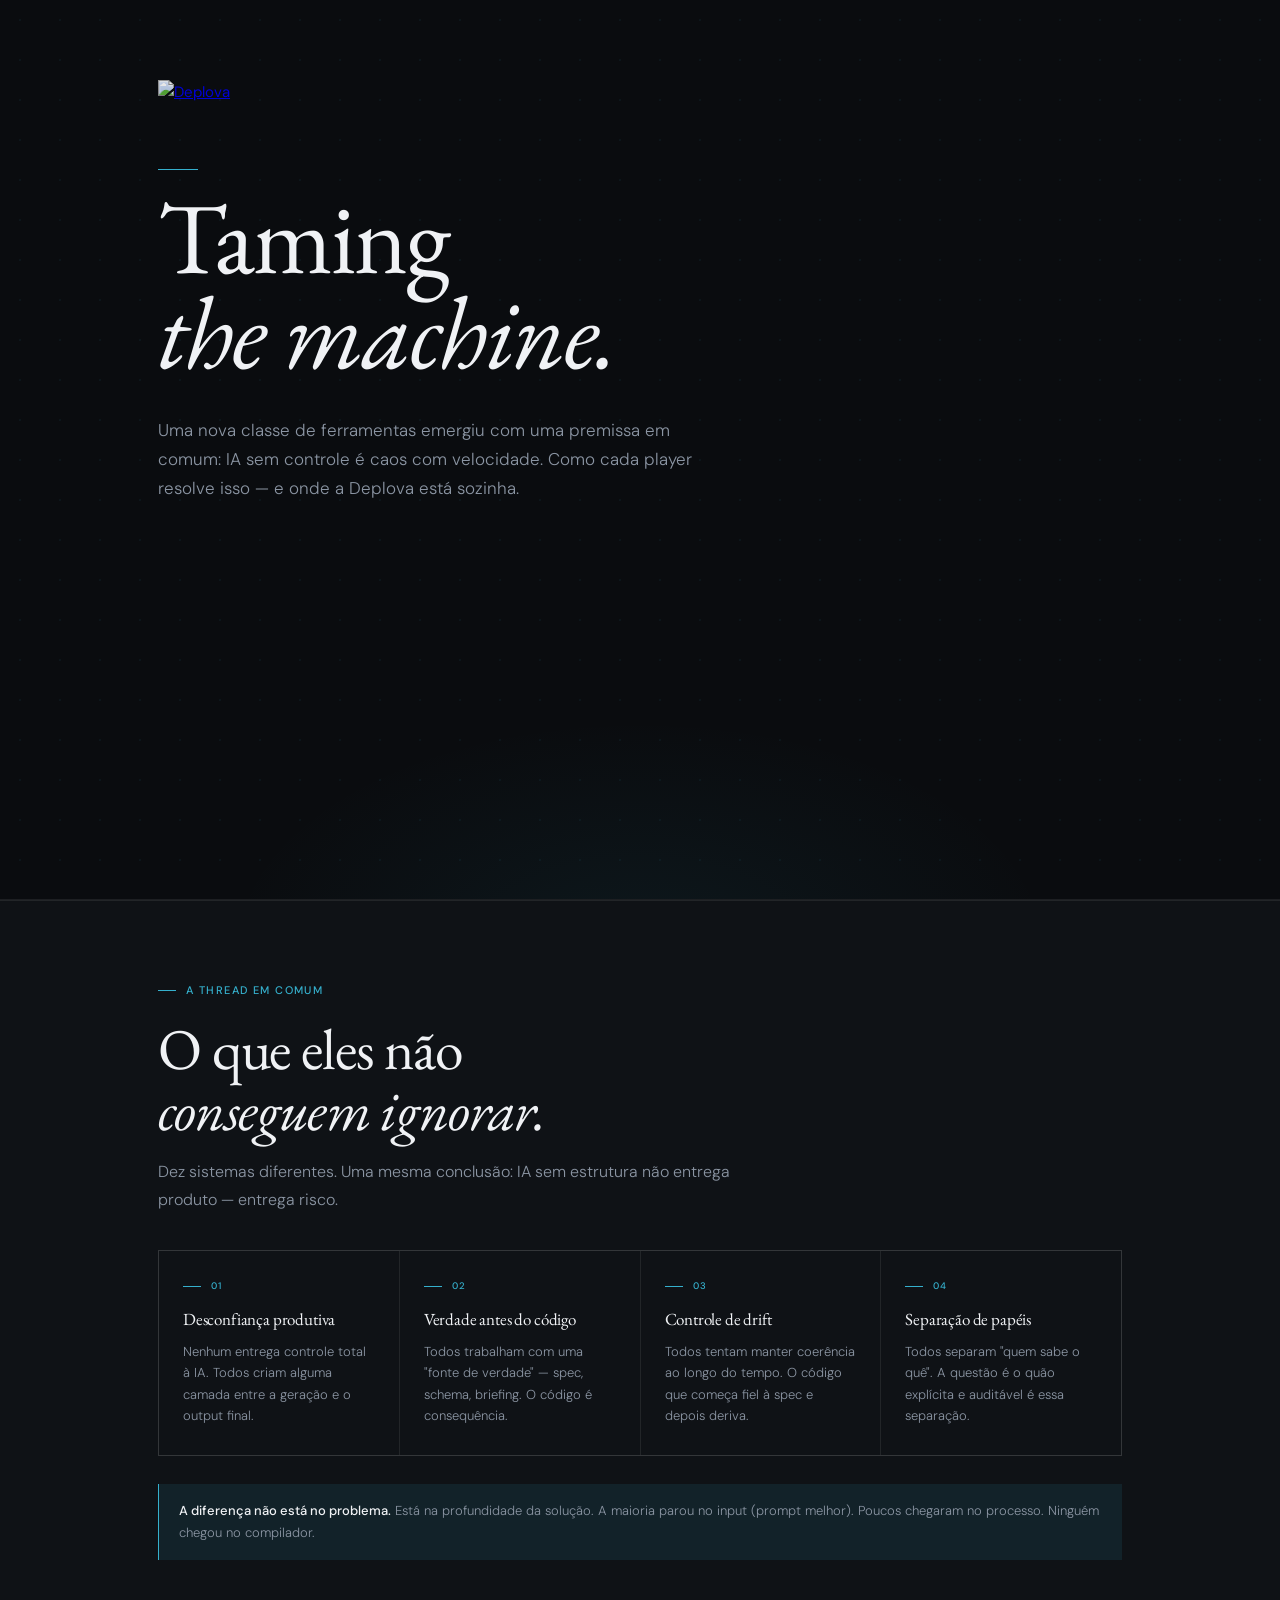
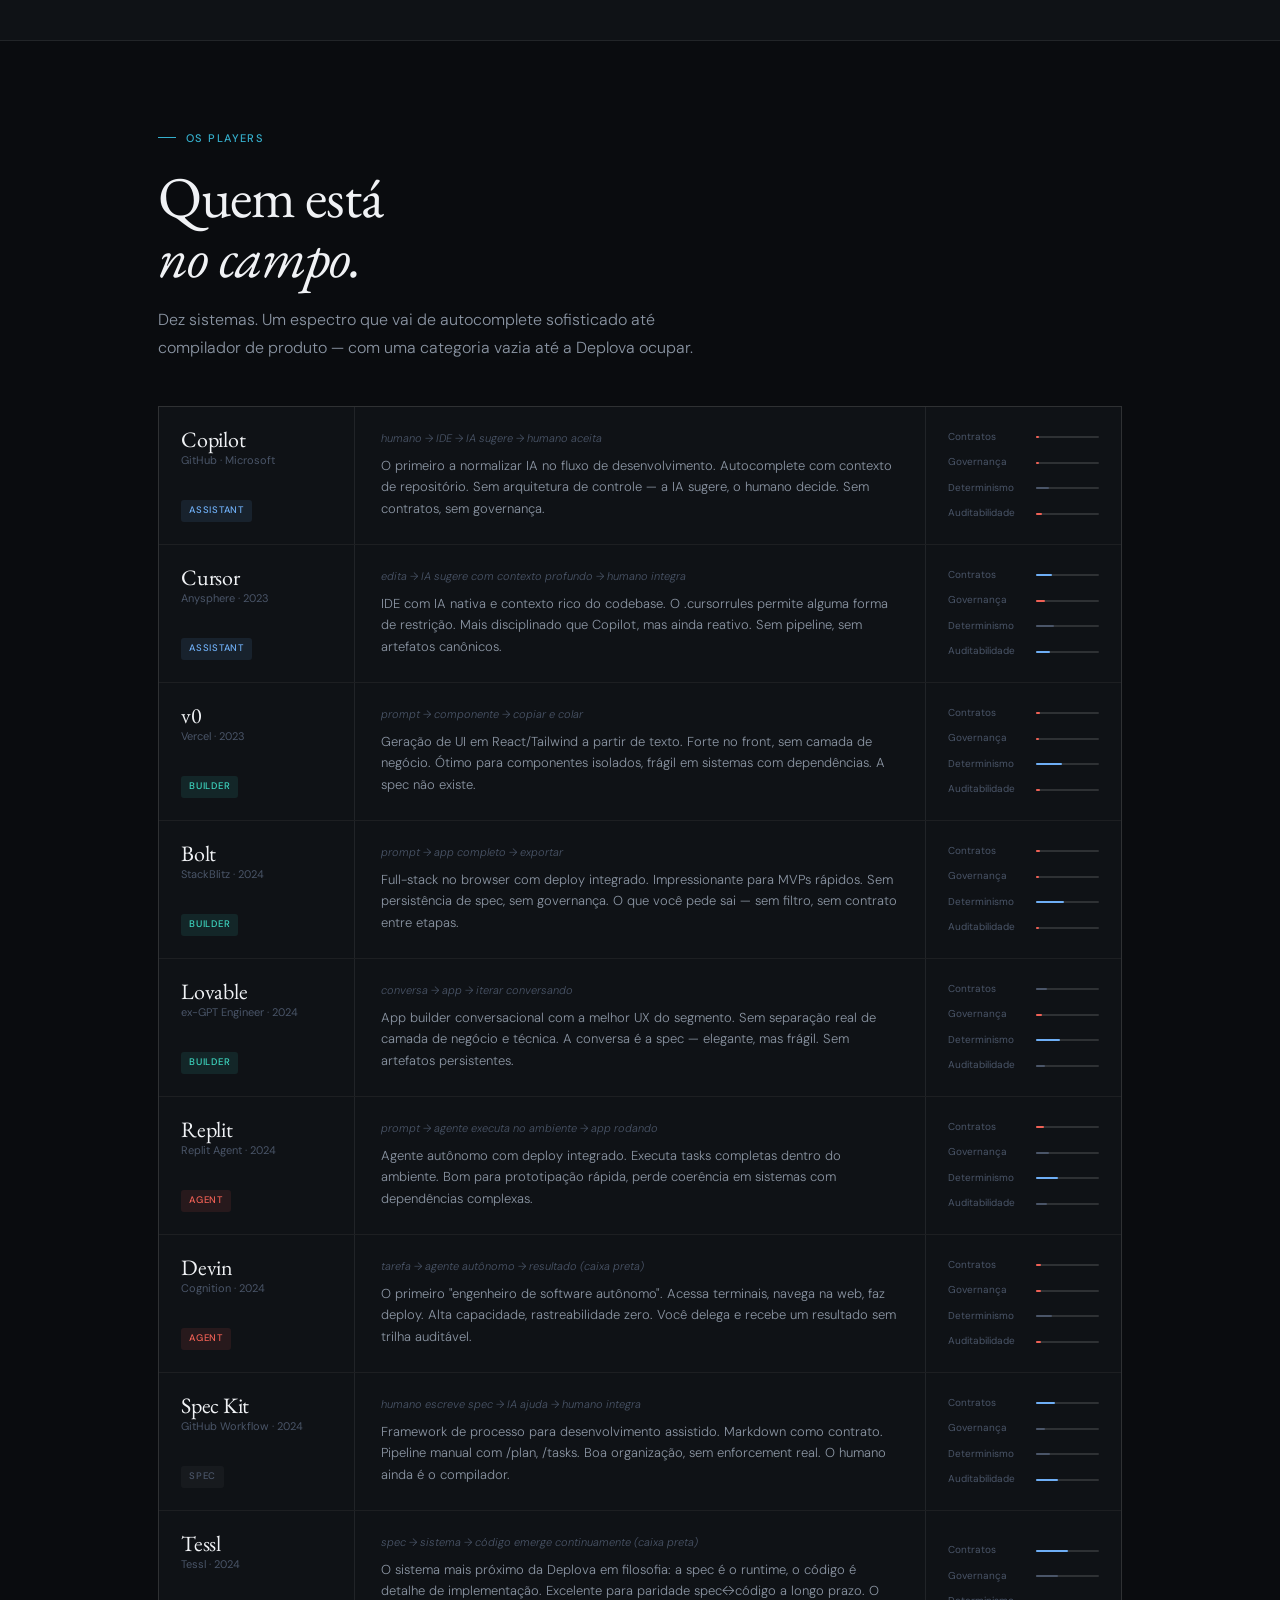
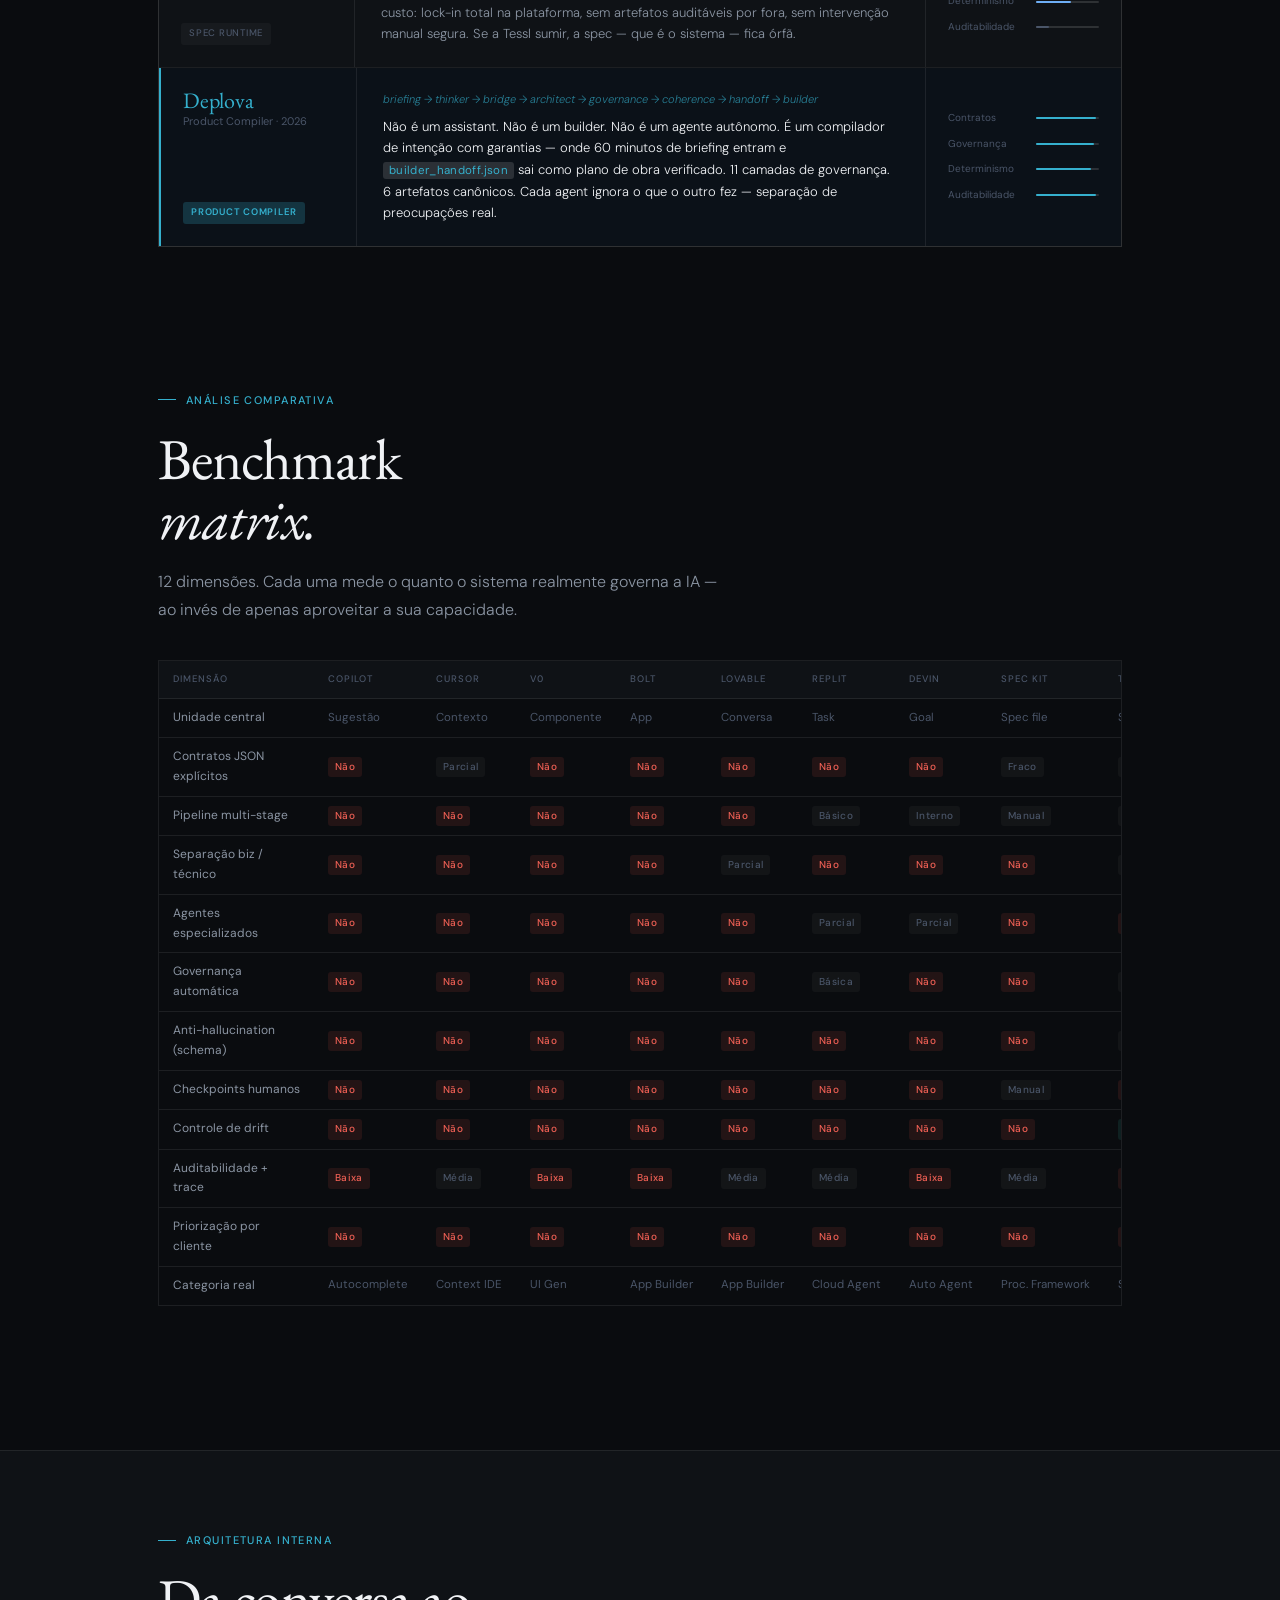
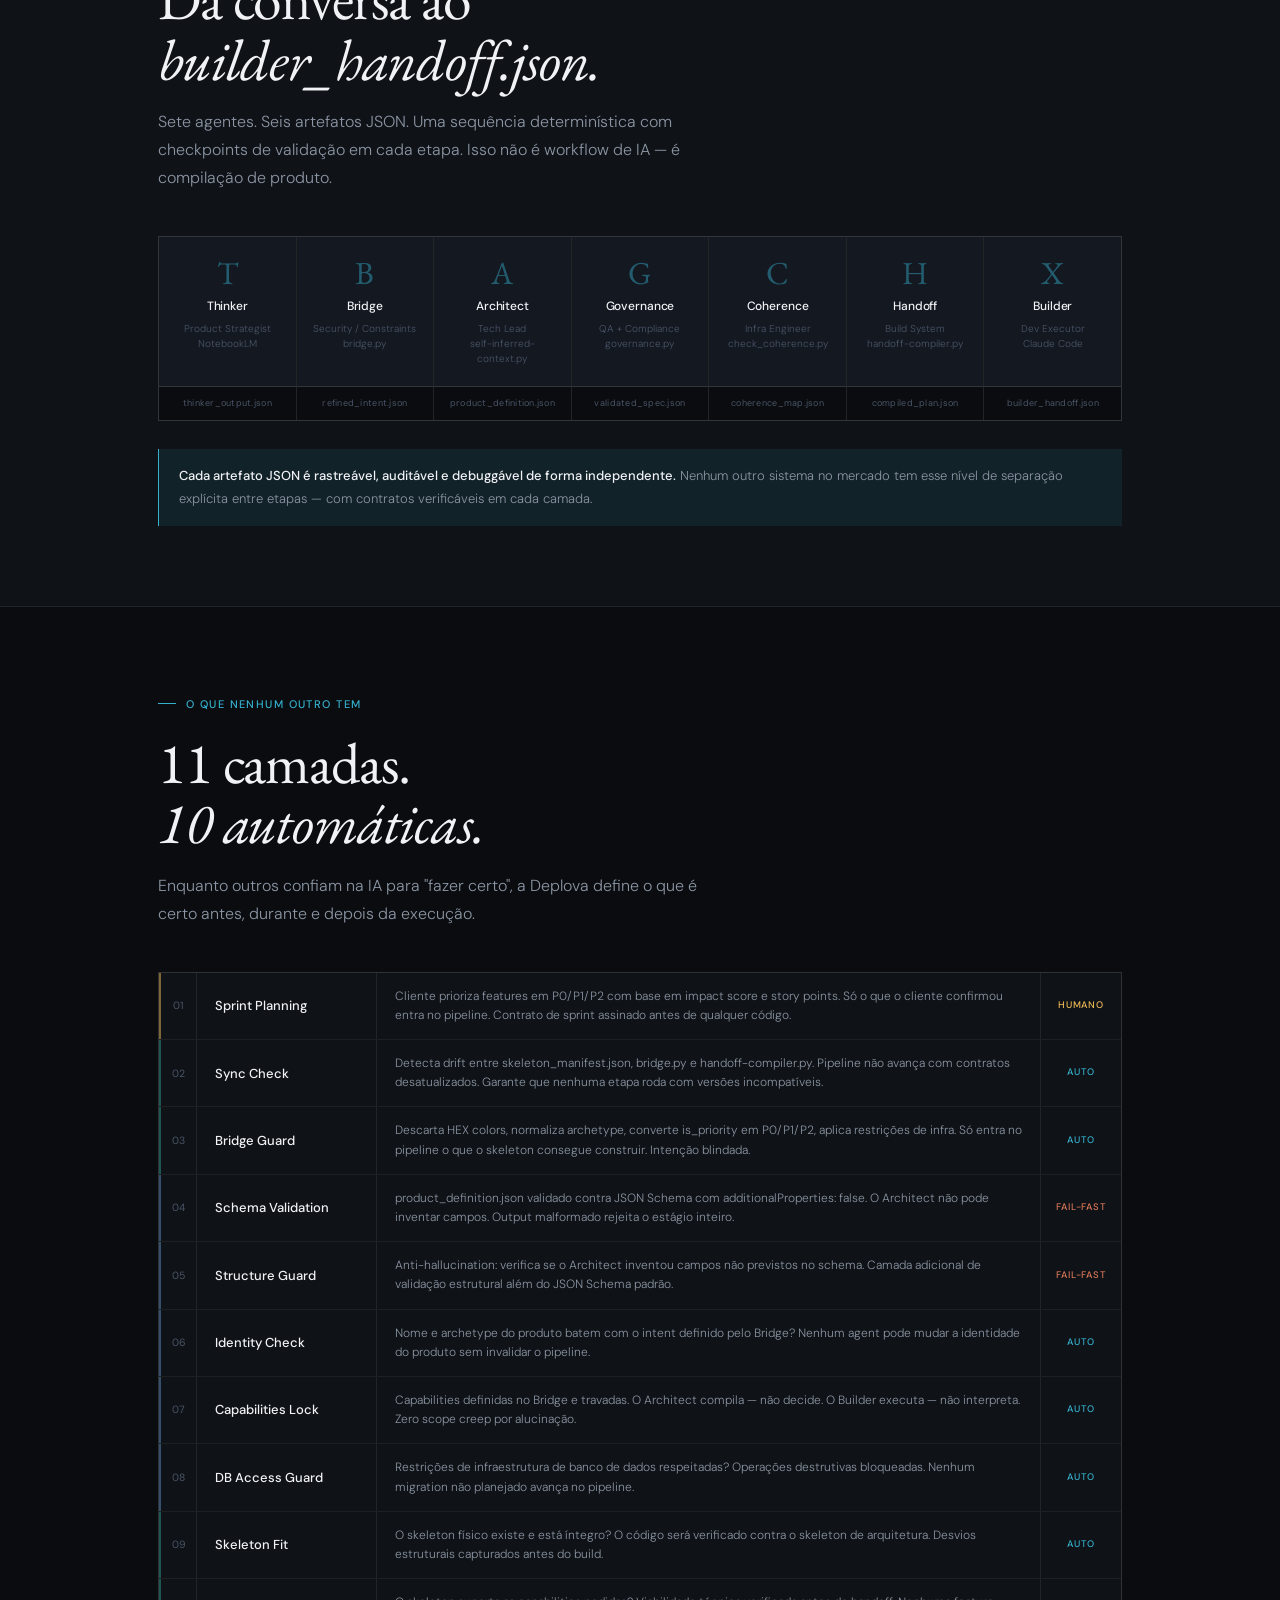
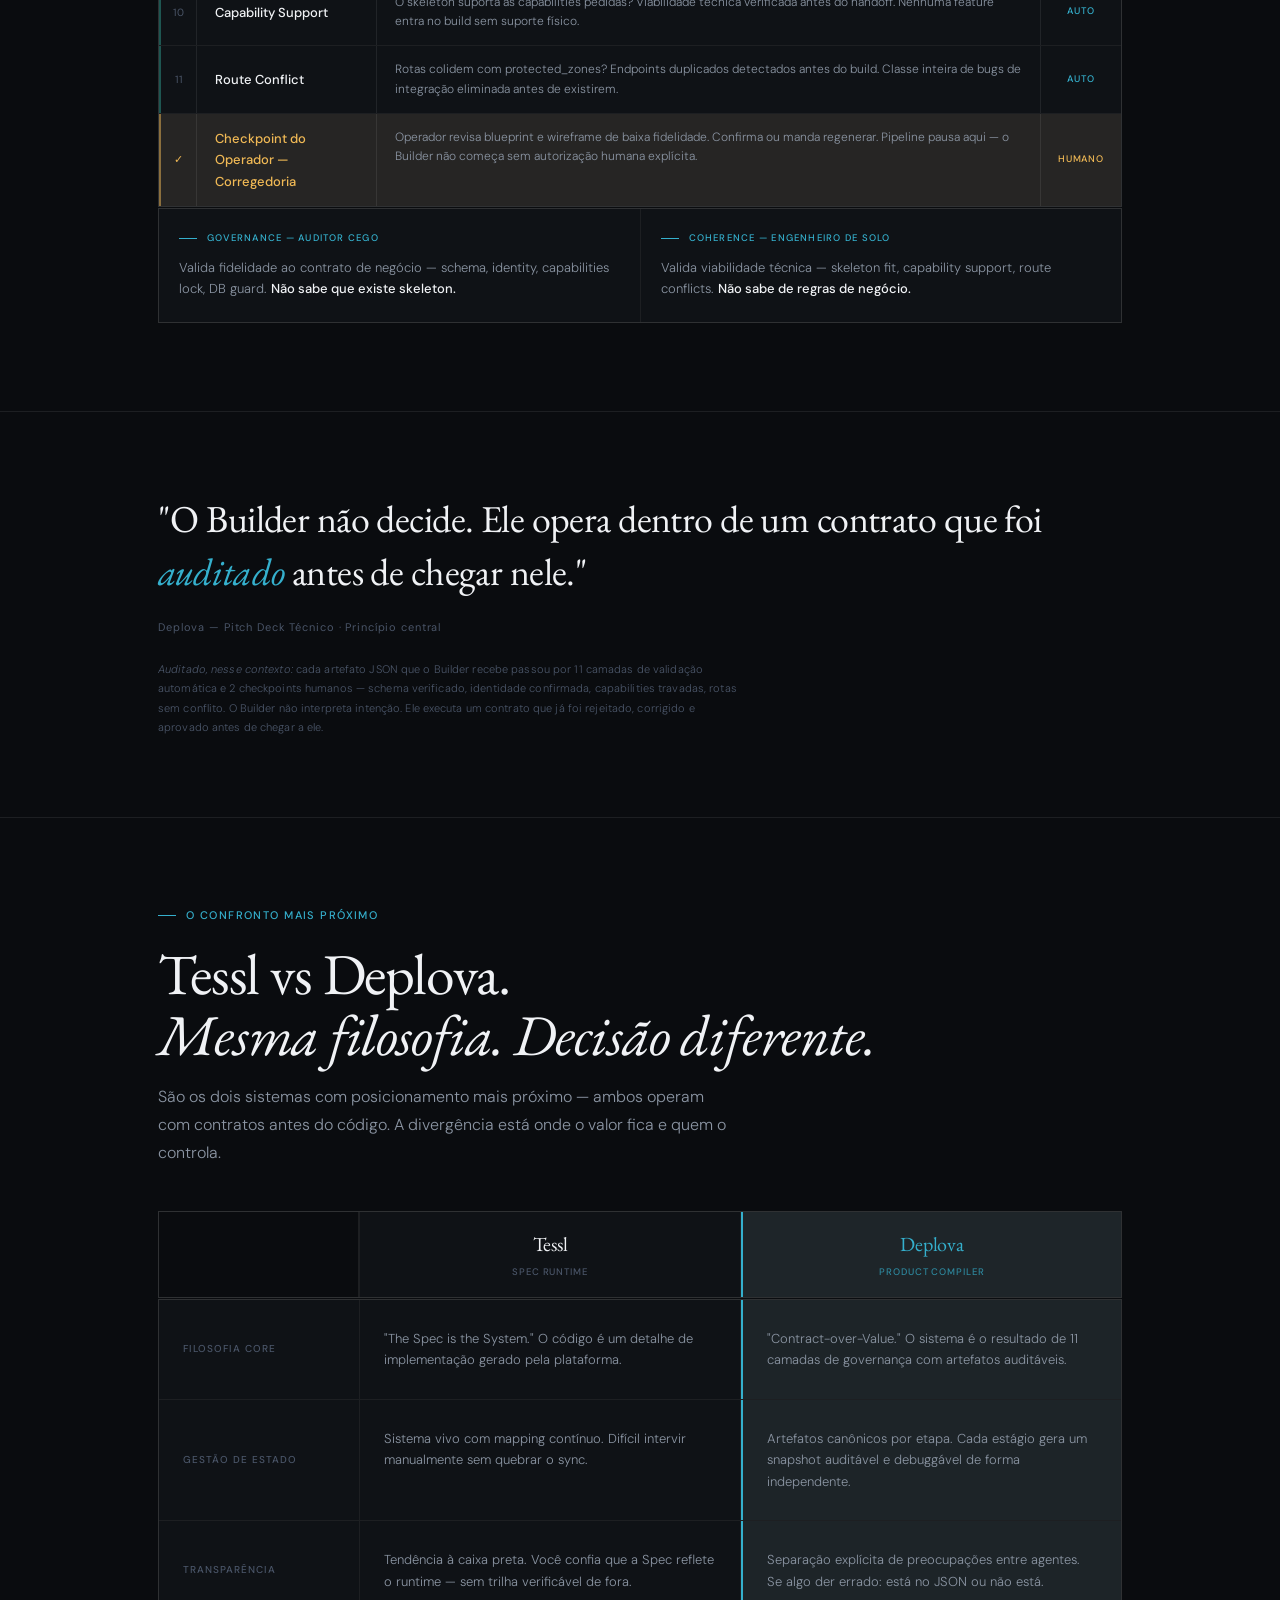
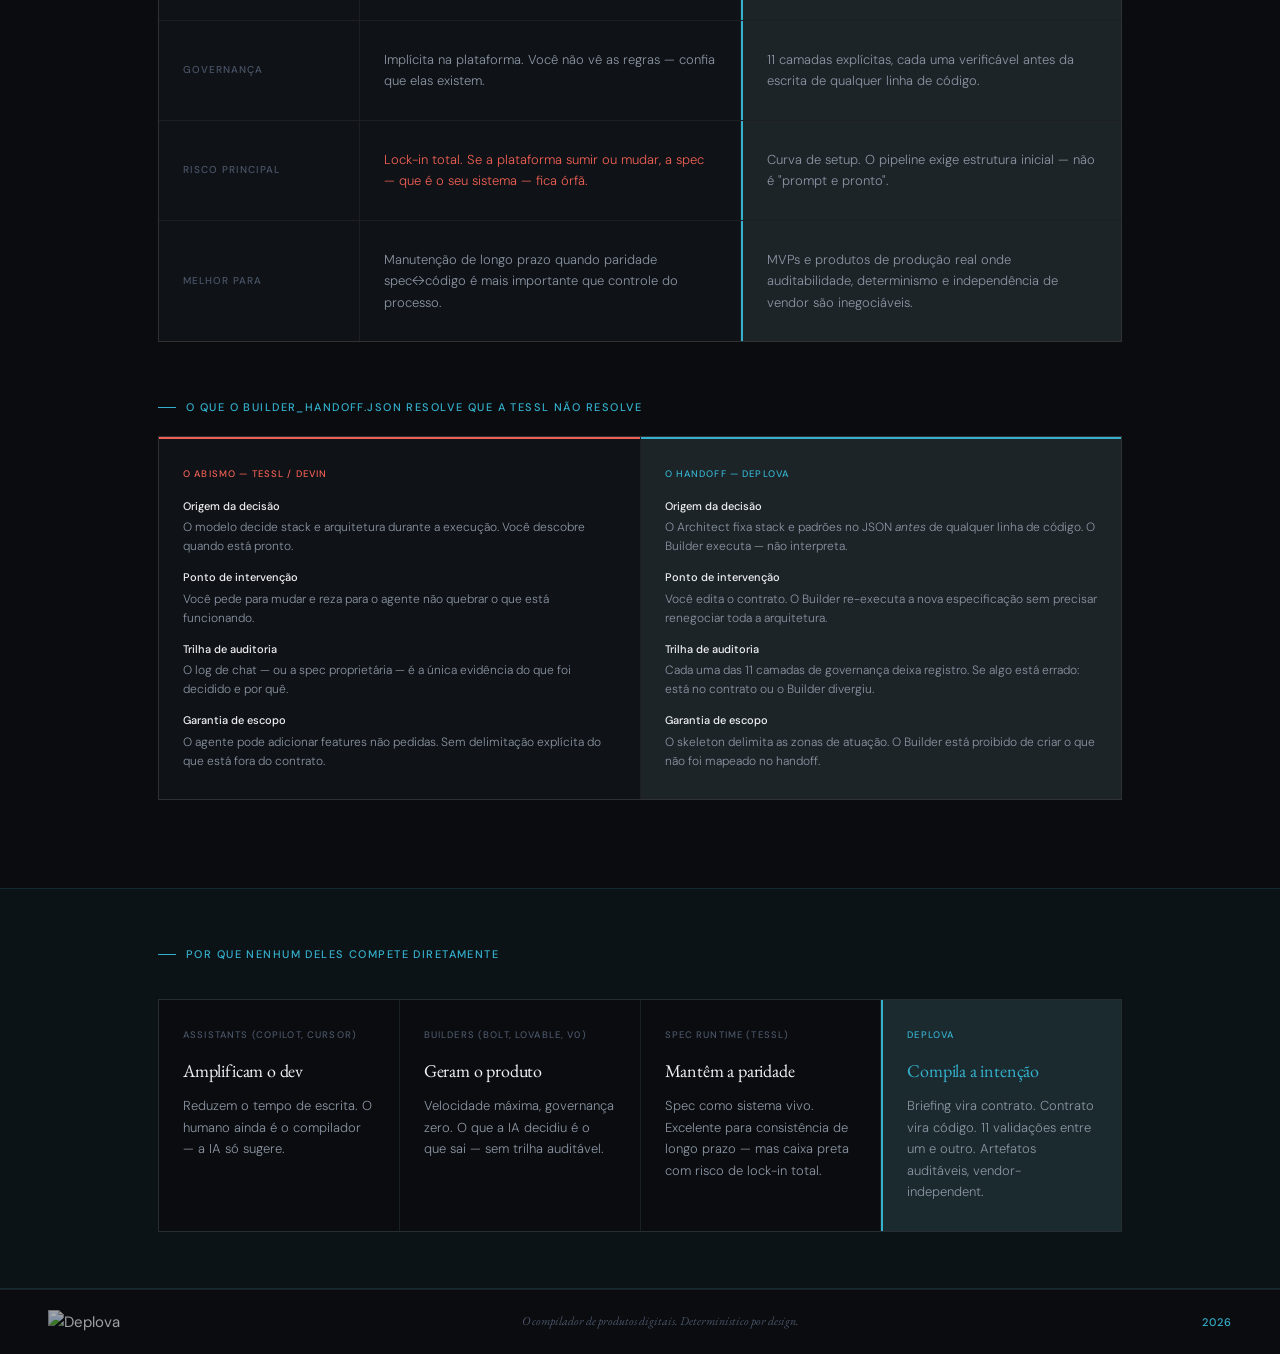
==== benchmark.html @ 4df848f7 "Deplova link updated" ====
<!DOCTYPE html>
<html lang="pt-BR">
<head>
<meta charset="UTF-8">
<meta name="viewport" content="width=device-width, initial-scale=1.0">
<title>Deplova — Benchmark Comparativo</title>
<link rel="preconnect" href="https://fonts.googleapis.com">
<link href="https://fonts.googleapis.com/css2?family=EB+Garamond:ital,wght@0,400;0,500;0,600;0,700;1,400;1,700&family=DM+Sans:opsz,wght@9..40,300;9..40,400;9..40,500&display=swap" rel="stylesheet">
<style>

/* ─── TOKENS ─────────────────────────────────────────── */
:root {
  --bg:       #0a0c0f;
  --bg-card:  #0f1216;
  --bg-lift:  #141820;
  --rule:     rgba(255,255,255,.08);
  --rule2:    rgba(255,255,255,.13);
  --ink:      #f0f2f5;       /* warm off-white, like Garamond on dark */
  --ink-2:    #8b95a3;       /* body muted */
  --ink-3:    #4a5568;       /* dimmer */
  --accent:   #35B0CD;       /* Deplova accent */
  --accent-dim: rgba(53,176,205,.10);
  --accent-mid: rgba(53,176,205,.22);
  --red-dim:  rgba(255,90,80,.1);
  --red-ink:  #f06055;
  --blue-ink: #6eaef5;
  --blue-dim: rgba(110,174,245,.1);
  --teal-ink: #3dd6c0;
  --teal-dim: rgba(61,214,192,.1);
  --amber-ink:#f0b955;
  --amber-dim:rgba(240,185,85,.1);
}

/* ─── RESET + BASE ────────────────────────────────────── */
*, *::before, *::after { margin:0; padding:0; box-sizing:border-box; }

body {
  background: var(--bg);
  color: var(--ink);
  font-family: 'DM Sans', sans-serif;
  font-size: 15px;
  line-height: 1.65;
  -webkit-font-smoothing: antialiased;
}

/* ─── LAYOUT ──────────────────────────────────────────── */
.w { max-width: 1060px; margin: 0 auto; padding: 0 48px; }
section { padding: 88px 0; }
section + section { border-top: 1px solid var(--rule); }

/* ─── TYPE SCALE ─────────────────────────────────────── */

/* Garamond display — hero + section titles */
.g-hero {
  font-family: 'EB Garamond', serif;
  font-size: clamp(52px, 8vw, 108px);
  font-weight: 400;
  line-height: .93;
  letter-spacing: -.02em;
}
.g-hero em { font-style: italic; }

.g-title {
  font-family: 'EB Garamond', serif;
  font-size: clamp(34px, 4.5vw, 58px);
  font-weight: 400;
  line-height: 1.05;
  letter-spacing: -.02em;
  margin-bottom: 18px;
}
.g-title em { font-style: italic; }

.g-quote {
  font-family: 'EB Garamond', serif;
  font-size: clamp(22px, 3vw, 38px);
  font-weight: 400;
  line-height: 1.4;
  letter-spacing: -.015em;
}
.g-quote em { font-style: italic; color: var(--accent); }

/* DM Sans functional */
.eyebrow {
  font-family: 'DM Sans', sans-serif;
  font-size: 11px;
  font-weight: 500;
  letter-spacing: .13em;
  text-transform: uppercase;
  color: var(--accent);
  margin-bottom: 20px;
  display: flex;
  align-items: center;
  gap: 10px;
}
.eyebrow::before {
  content:'';
  display:block;
  width: 18px; height: 1px;
  background: var(--accent);
  flex-shrink: 0;
}

.lead {
  font-family: 'DM Sans', sans-serif;
  font-size: 16px;
  font-weight: 300;
  line-height: 1.75;
  color: var(--ink-2);
  max-width: 580px;
}

code, .mono {
  font-family: 'DM Sans', sans-serif;
  font-size: 11.5px;
  font-weight: 400;
  letter-spacing: .03em;
  background: var(--rule2);
  padding: 1px 6px;
  border-radius: 3px;
  color: var(--accent);
}

/* ─── HERO ─────────────────────────────────────────────── */
.hero {
  min-height: 100vh;
  display: grid;
  grid-template-rows: 1fr auto;
  border-bottom: 1px solid var(--rule);
  position: relative;
  overflow: hidden;
}

.hero-dots {
  position: absolute; inset: 0; pointer-events: none;
  background-image: radial-gradient(circle, rgba(53,176,205,.06) 1px, transparent 1px);
  background-size: 40px 40px;
}

.hero-glow {
  position: absolute;
  bottom: -300px; left: 50%;
  transform: translateX(-50%);
  width: 900px; height: 500px;
  background: radial-gradient(ellipse, rgba(53,176,205,.07) 0%, transparent 65%);
  pointer-events: none;
}

.hero-inner {
  position: relative; z-index: 1;
  padding: 80px 48px 0;
  max-width: 1060px;
  margin: 0 auto; width: 100%;
}

.hero-logo {
  margin-bottom: 64px;
  display: block;
}
.hero-logo img { height: 28px; opacity: .9; }

.hero-headline { margin-bottom: 36px; }

.hero-rule {
  width: 40px; height: 1px;
  background: var(--accent);
  margin-bottom: 20px;
}

.hero-sub {
  font-family: 'DM Sans', sans-serif;
  font-size: 17px;
  font-weight: 300;
  line-height: 1.7;
  color: var(--ink-2);
  max-width: 560px;
  margin-bottom: 72px;
}

.hero-meta {
  display: grid;
  grid-template-columns: repeat(4, 1fr);
  border-top: 1px solid var(--rule);
  position: relative; z-index: 1;
  max-width: 1060px;
  margin: 0 auto;
  padding: 0 48px;
}
.hero-meta-item {
  padding: 20px 0 20px;
  border-right: 1px solid var(--rule);
}
.hero-meta-item:first-child { padding-left: 0; }
.hero-meta-item:last-child  { border-right: none; }
.hero-meta-lbl {
  font-size: 10px; font-weight: 500;
  letter-spacing: .12em; text-transform: uppercase;
  color: var(--ink-3); margin-bottom: 5px;
}
.hero-meta-val {
  font-size: 13px; font-weight: 500;
  color: var(--ink);
}
.hero-meta-val.accent { color: var(--accent); }

/* ─── CALLOUT ────────────────────────────────────────── */
.callout {
  border-left: 1px solid var(--accent);
  background: var(--accent-dim);
  padding: 16px 20px;
  font-size: 13px;
  font-weight: 300;
  color: var(--ink-2);
  line-height: 1.7;
  margin: 28px 0;
}
.callout strong { color: var(--ink); font-weight: 500; }

/* ─── GRID BANDS ─────────────────────────────────────── */
.grid-band {
  display: grid;
  gap: 1px;
  background: var(--rule);
  border: 1px solid var(--rule);
}

.grid-cell {
  background: var(--bg-card);
  padding: 28px 24px;
}
.grid-cell:hover { background: var(--bg-lift); }

/* ─── PREMISE ─────────────────────────────────────────── */
.premise-bg {
  background: var(--bg-card);
  border-top: 1px solid var(--rule);
  border-bottom: 1px solid var(--rule);
  padding: 80px 0;
}

/* ─── PLAYER LIST ─────────────────────────────────────── */
.players {
  display: flex; flex-direction: column;
  gap: 1px; background: var(--rule);
  border: 1px solid var(--rule);
  margin-bottom: 56px;
}

.player {
  background: var(--bg-card);
  display: grid;
  grid-template-columns: 196px 1fr 196px;
  transition: background .12s;
}
.player:hover { background: var(--bg-lift); }

.player.deplova {
  background: #0b1118;
  border-left: 2px solid var(--accent);
}

.p-id {
  padding: 22px;
  border-right: 1px solid var(--rule);
  display: flex; flex-direction: column;
  justify-content: space-between;
  gap: 12px;
}

.p-name {
  font-family: 'EB Garamond', serif;
  font-size: 22px; font-weight: 400;
  letter-spacing: -.01em;
  color: var(--ink);
  line-height: 1;
}
.deplova .p-name { color: var(--accent); }

.p-org {
  font-size: 11px; color: var(--ink-3);
  font-weight: 400;
}

.badge {
  display: inline-block;
  font-size: 9.5px; font-weight: 500;
  letter-spacing: .08em; text-transform: uppercase;
  padding: 3px 8px; border-radius: 3px;
  align-self: flex-start;
}
.b-assist  { background: var(--blue-dim);  color: var(--blue-ink); }
.b-builder { background: var(--teal-dim);  color: var(--teal-ink); }
.b-agent   { background: var(--red-dim);   color: var(--red-ink);  }
.b-spec    { background: rgba(100,100,100,.1); color: var(--ink-3); }
.b-compiler{ background: var(--accent-mid);  color: var(--accent); font-weight: 600; }

.p-body {
  padding: 22px 26px;
  display: flex; flex-direction: column; gap: 8px;
}

.p-model {
  font-size: 11px; color: var(--ink-3);
  font-style: italic; font-weight: 300;
}

.p-desc {
  font-size: 13px; font-weight: 300;
  color: var(--ink-2); line-height: 1.65;
  max-width: 520px;
}
.deplova .p-desc { color: var(--ink); max-width: none; }

.p-scores {
  padding: 22px;
  border-left: 1px solid var(--rule);
  display: flex; flex-direction: column;
  gap: 9px; justify-content: center;
}

.sr { display: flex; align-items: center; gap: 8px; }
.sr-lbl { font-size: 10px; color: var(--ink-3); min-width: 80px; }
.sr-track { flex: 1; height: 2px; background: var(--rule2); border-radius: 1px; }
.sr-fill  { height: 100%; border-radius: 1px; }

/* ─── BENCHMARK TABLE ────────────────────────────────── */
.t-wrap {
  overflow-x: auto;
  border: 1px solid var(--rule);
  margin-bottom: 56px;
}

table.bm {
  width: 100%; border-collapse: collapse;
  font-size: 11.5px; min-width: 1020px;
}

table.bm th {
  padding: 11px 14px;
  text-align: left;
  font-size: 9.5px; font-weight: 500;
  letter-spacing: .1em; text-transform: uppercase;
  color: var(--ink-3);
  border-bottom: 1px solid var(--rule);
  background: var(--bg-card);
  white-space: nowrap;
}
table.bm th.dep { background: #0b1118; color: var(--accent); border-bottom: 1px solid rgba(53,176,205,.22); }

table.bm td {
  padding: 9px 14px;
  border-bottom: 1px solid var(--rule);
  color: var(--ink-3);
  vertical-align: middle;
  white-space: nowrap;
}
table.bm tr:last-child td { border-bottom: none; }

table.bm td:first-child {
  font-size: 12px; font-weight: 400;
  color: var(--ink-2); white-space: normal;
}
table.bm td.dep {
  background: rgba(11,17,24,.7);
  border-left: 1px solid rgba(53,176,205,.18);
  border-right: 1px solid rgba(53,176,205,.18);
}
table.bm tr:last-child td.dep { border-bottom: 1px solid rgba(53,176,205,.18); }

.chip {
  display: inline-flex; align-items: center;
  padding: 2px 7px; border-radius: 3px;
  font-size: 10px; font-weight: 500;
  letter-spacing: .03em; white-space: nowrap;
}
.c-yes  { background: var(--teal-dim); color: var(--teal-ink); }
.c-no   { background: var(--red-dim);  color: var(--red-ink);  }
.c-part { background: rgba(100,100,100,.1); color: var(--ink-3); }
.c-dep  { background: var(--accent-mid); color: var(--accent); font-weight: 600; }

/* ─── PIPELINE ────────────────────────────────────────── */
.pipe-bg {
  background: var(--bg-card);
  border-top: 1px solid var(--rule);
  border-bottom: 1px solid var(--rule);
  padding: 80px 0;
}

.pipe-stages {
  display: grid; grid-template-columns: repeat(7, 1fr);
  gap: 1px; background: var(--rule);
  border: 1px solid var(--rule);
  margin-top: 44px;
}

.ps {
  background: var(--bg-lift);
  padding: 20px 14px; text-align: center;
}

.ps-letter {
  font-family: 'EB Garamond', serif;
  font-size: 32px; font-weight: 400;
  color: var(--accent); opacity: .45;
  line-height: 1; margin-bottom: 8px;
}

.ps-name {
  font-size: 12px; font-weight: 500;
  color: var(--ink); margin-bottom: 4px;
  letter-spacing: -.01em;
}

.ps-role {
  font-size: 10px; font-weight: 300;
  color: var(--ink-3); line-height: 1.5;
}

.pipe-arts {
  display: grid; grid-template-columns: repeat(7, 1fr);
  gap: 1px; background: var(--rule);
  border: 1px solid var(--rule); border-top: none;
}

.pa {
  background: var(--bg);
  padding: 10px 14px; text-align: center;
  font-size: 9px; font-weight: 400;
  color: var(--ink-3); letter-spacing: .03em;
  line-height: 1.5;
}

/* ─── GOVERNANCE ─────────────────────────────────────── */
.gov-list {
  display: flex; flex-direction: column;
  gap: 1px; background: var(--rule);
  border: 1px solid var(--rule);
  margin-top: 44px;
}

.gov-row {
  background: var(--bg-card);
  display: grid;
  grid-template-columns: 36px 180px 1fr 80px;
  align-items: stretch;
  transition: background .12s;
}
.gov-row:hover { background: var(--bg-lift); }

.gov-row.biz  { border-left: 2px solid rgba(110,174,245,.4); }
.gov-row.tech { border-left: 2px solid rgba(61,214,192,.35); }
.gov-row.hum  { border-left: 2px solid rgba(240,185,85,.5); }

.gn {
  border-right: 1px solid var(--rule);
  display: flex; align-items: center; justify-content: center;
  font-size: 10.5px; color: var(--ink-3); font-weight: 400;
}

.gname {
  padding: 14px 18px;
  border-right: 1px solid var(--rule);
  font-size: 13px; font-weight: 500;
  color: var(--ink);
  display: flex; align-items: center;
}

.gdesc {
  padding: 14px 18px;
  font-size: 12px; font-weight: 300;
  color: var(--ink-2); line-height: 1.6;
  border-right: 1px solid var(--rule);
}

.gmode {
  padding: 14px;
  display: flex; align-items: center; justify-content: center;
  font-size: 9.5px; font-weight: 500;
  letter-spacing: .1em; text-transform: uppercase;
  text-align: center;
}
.gmode.auto  { color: var(--accent); }
.gmode.human { color: var(--amber-ink); }
.gmode.failfast { color: #D97757; }

/* ─── QUOTE BAND ─────────────────────────────────────── */
.quote-bg {
  background: #0a0c0f;
  border-top: 1px solid var(--rule);
  border-bottom: 1px solid var(--rule);
  padding: 80px 0;
}
.q-attr {
  font-size: 11px; color: var(--ink-3);
  font-weight: 400; letter-spacing: .08em;
  margin-top: 20px;
}

/* ─── VERDICT ────────────────────────────────────────── */
.verdict {
  display: grid; grid-template-columns: 1fr 1fr 1fr;
  gap: 1px; background: var(--rule);
  border: 1px solid var(--rule);
  margin-top: 44px;
}

.vc {
  background: var(--bg-card);
  padding: 28px 24px;
}
.vc.win {
  background: #0b1118;
  border-left: 2px solid var(--accent); border-bottom: 2px solid var(--accent);
}

.vc-cat {
  font-size: 9.5px; font-weight: 500;
  letter-spacing: .12em; text-transform: uppercase;
  color: var(--ink-3); margin-bottom: 12px;
}
.vc.win .vc-cat { color: var(--accent); }

.vc-who {
  font-family: 'EB Garamond', serif;
  font-size: 20px; font-weight: 400;
  color: var(--ink); margin-bottom: 10px;
  letter-spacing: -.01em;
}
.vc.win .vc-who { color: var(--accent); }

.vc-body {
  font-size: 13px; font-weight: 300;
  color: var(--ink-2); line-height: 1.65;
}





/* ─── FOOTER ──────────────────────────────────────────── */
footer {
  border-top: 1px solid var(--rule);
  padding: 20px 48px;
  display: flex; justify-content: space-between;
  align-items: center;
}
.f-logo img { height: 22px; opacity: .65; }
.f-tag {
  font-size: 12px; font-weight: 300;
  color: var(--ink-3); font-style: italic;
  font-family: 'EB Garamond', serif;
}
.f-year {
  font-size: 11px; font-weight: 500;
  color: var(--accent); letter-spacing: .1em;
}

/* ─── RESPONSIVE ─────────────────────────────────────── */
@media (max-width: 860px) {
  .w { padding: 0 20px; }
  .hero-inner { padding: 60px 20px 0; }
  .hero-meta  { padding: 0 20px; grid-template-columns: 1fr 1fr; }
  .hero-meta-item:nth-child(2) { border-right: none; }
  .premise-bg, .pipe-bg, .quote-bg { padding: 56px 0; }
  .player { grid-template-columns: 1fr; }
  .p-id, .p-body { border-right: none; }
  .p-scores { border-left: none; border-top: 1px solid var(--rule); }
  .pipe-stages, .pipe-arts { grid-template-columns: 1fr 1fr; }
  .gov-row { grid-template-columns: 32px 1fr 80px; }
  .gdesc { display: none; }
  .verdict { grid-template-columns: 1fr; }
  .rm { grid-template-columns: 1fr 1fr; }
  .final-note { grid-template-columns: 1fr; }
  footer { flex-direction: column; gap: 10px; padding: 20px; text-align: center; }
}
</style>
</head>
<body>

<!-- ══════════ HERO ══════════ -->
<div class="hero">
  <div class="hero-dots"></div>
  <div class="hero-glow"></div>

  <div class="hero-inner">
    <a class="hero-logo" href="#">
      <img src="https://raw.githubusercontent.com/mikaelcarrara/mikaelcarrara.github.com/717facd0f39bc100bbc2285bd33025956b8ef53d/site/img/deplova-logo.svg" alt="Deplova">
    </a>

    <div class="hero-rule"></div>
    <div class="hero-headline">
      <div class="g-hero">
        Taming<br>
        <em>the machine.</em>
      </div>
    </div>

    <p class="hero-sub">
      Uma nova classe de ferramentas emergiu com uma premissa em comum:
      IA sem controle é caos com velocidade. Como cada player resolve isso —
      e onde a Deplova está sozinha.
    </p>
  </div>

</div>


<!-- ══════════ THREAD ══════════ -->
<div class="premise-bg">
  <div class="w">
    <div class="eyebrow">A thread em comum</div>
    <h2 class="g-title">O que eles não<br><em>conseguem ignorar.</em></h2>
    <p class="lead" style="margin-bottom: 36px;">Dez sistemas diferentes. Uma mesma conclusão: IA sem estrutura não entrega produto — entrega risco.</p>

    <div class="grid-band" style="grid-template-columns: repeat(4, 1fr);">
      <div class="grid-cell">
        <div class="eyebrow" style="margin-bottom: 10px; font-size: 9.5px;">01</div>
        <div style="font-family:'EB Garamond',serif; font-size:17px; font-weight:400; margin-bottom:8px; letter-spacing:-.01em;">Desconfiança produtiva</div>
        <p style="font-size:13px; font-weight:300; color:var(--ink-2); line-height:1.65;">Nenhum entrega controle total à IA. Todos criam alguma camada entre a geração e o output final.</p>
      </div>
      <div class="grid-cell">
        <div class="eyebrow" style="margin-bottom: 10px; font-size: 9.5px;">02</div>
        <div style="font-family:'EB Garamond',serif; font-size:17px; font-weight:400; margin-bottom:8px; letter-spacing:-.01em;">Verdade antes do código</div>
        <p style="font-size:13px; font-weight:300; color:var(--ink-2); line-height:1.65;">Todos trabalham com uma "fonte de verdade" — spec, schema, briefing. O código é consequência.</p>
      </div>
      <div class="grid-cell">
        <div class="eyebrow" style="margin-bottom: 10px; font-size: 9.5px;">03</div>
        <div style="font-family:'EB Garamond',serif; font-size:17px; font-weight:400; margin-bottom:8px; letter-spacing:-.01em;">Controle de drift</div>
        <p style="font-size:13px; font-weight:300; color:var(--ink-2); line-height:1.65;">Todos tentam manter coerência ao longo do tempo. O código que começa fiel à spec e depois deriva.</p>
      </div>
      <div class="grid-cell">
        <div class="eyebrow" style="margin-bottom: 10px; font-size: 9.5px;">04</div>
        <div style="font-family:'EB Garamond',serif; font-size:17px; font-weight:400; margin-bottom:8px; letter-spacing:-.01em;">Separação de papéis</div>
        <p style="font-size:13px; font-weight:300; color:var(--ink-2); line-height:1.65;">Todos separam "quem sabe o quê". A questão é o quão explícita e auditável é essa separação.</p>
      </div>
    </div>

    <div class="callout" style="margin-bottom: 0;">
      <strong>A diferença não está no problema.</strong> Está na profundidade da solução. A maioria parou no input (prompt melhor). Poucos chegaram no processo. Ninguém chegou no compilador.
    </div>
  </div>
</div>


<!-- ══════════ PLAYERS ══════════ -->
<section>
  <div class="w">
    <div class="eyebrow">Os Players</div>
    <h2 class="g-title">Quem está<br><em>no campo.</em></h2>
    <p class="lead" style="margin-bottom: 44px;">Dez sistemas. Um espectro que vai de autocomplete sofisticado até compilador de produto — com uma categoria vazia até a Deplova ocupar.</p>

    <div class="players">

      <!-- Copilot -->
      <div class="player">
        <div class="p-id">
          <div>
            <div class="p-name">Copilot</div>
            <div class="p-org">GitHub · Microsoft</div>
          </div>
          <span class="badge b-assist">Assistant</span>
        </div>
        <div class="p-body">
          <div class="p-model">humano → IDE → IA sugere → humano aceita</div>
          <p class="p-desc">O primeiro a normalizar IA no fluxo de desenvolvimento. Autocomplete com contexto de repositório. Sem arquitetura de controle — a IA sugere, o humano decide. Sem contratos, sem governança.</p>
        </div>
        <div class="p-scores">
          <div class="sr"><span class="sr-lbl">Contratos</span><div class="sr-track"><div class="sr-fill" style="width:5%;background:var(--red-ink)"></div></div></div>
          <div class="sr"><span class="sr-lbl">Governança</span><div class="sr-track"><div class="sr-fill" style="width:5%;background:var(--red-ink)"></div></div></div>
          <div class="sr"><span class="sr-lbl">Determinismo</span><div class="sr-track"><div class="sr-fill" style="width:20%;background:var(--ink-3)"></div></div></div>
          <div class="sr"><span class="sr-lbl">Auditabilidade</span><div class="sr-track"><div class="sr-fill" style="width:10%;background:var(--red-ink)"></div></div></div>
        </div>
      </div>

      <!-- Cursor -->
      <div class="player">
        <div class="p-id">
          <div>
            <div class="p-name">Cursor</div>
            <div class="p-org">Anysphere · 2023</div>
          </div>
          <span class="badge b-assist">Assistant</span>
        </div>
        <div class="p-body">
          <div class="p-model">edita → IA sugere com contexto profundo → humano integra</div>
          <p class="p-desc">IDE com IA nativa e contexto rico do codebase. O .cursorrules permite alguma forma de restrição. Mais disciplinado que Copilot, mas ainda reativo. Sem pipeline, sem artefatos canônicos.</p>
        </div>
        <div class="p-scores">
          <div class="sr"><span class="sr-lbl">Contratos</span><div class="sr-track"><div class="sr-fill" style="width:25%;background:var(--blue-ink)"></div></div></div>
          <div class="sr"><span class="sr-lbl">Governança</span><div class="sr-track"><div class="sr-fill" style="width:15%;background:var(--red-ink)"></div></div></div>
          <div class="sr"><span class="sr-lbl">Determinismo</span><div class="sr-track"><div class="sr-fill" style="width:28%;background:var(--ink-3)"></div></div></div>
          <div class="sr"><span class="sr-lbl">Auditabilidade</span><div class="sr-track"><div class="sr-fill" style="width:22%;background:var(--blue-ink)"></div></div></div>
        </div>
      </div>

      <!-- v0 -->
      <div class="player">
        <div class="p-id">
          <div>
            <div class="p-name">v0</div>
            <div class="p-org">Vercel · 2023</div>
          </div>
          <span class="badge b-builder">Builder</span>
        </div>
        <div class="p-body">
          <div class="p-model">prompt → componente → copiar e colar</div>
          <p class="p-desc">Geração de UI em React/Tailwind a partir de texto. Forte no front, sem camada de negócio. Ótimo para componentes isolados, frágil em sistemas com dependências. A spec não existe.</p>
        </div>
        <div class="p-scores">
          <div class="sr"><span class="sr-lbl">Contratos</span><div class="sr-track"><div class="sr-fill" style="width:6%;background:var(--red-ink)"></div></div></div>
          <div class="sr"><span class="sr-lbl">Governança</span><div class="sr-track"><div class="sr-fill" style="width:5%;background:var(--red-ink)"></div></div></div>
          <div class="sr"><span class="sr-lbl">Determinismo</span><div class="sr-track"><div class="sr-fill" style="width:42%;background:var(--blue-ink)"></div></div></div>
          <div class="sr"><span class="sr-lbl">Auditabilidade</span><div class="sr-track"><div class="sr-fill" style="width:6%;background:var(--red-ink)"></div></div></div>
        </div>
      </div>

      <!-- Bolt -->
      <div class="player">
        <div class="p-id">
          <div>
            <div class="p-name">Bolt</div>
            <div class="p-org">StackBlitz · 2024</div>
          </div>
          <span class="badge b-builder">Builder</span>
        </div>
        <div class="p-body">
          <div class="p-model">prompt → app completo → exportar</div>
          <p class="p-desc">Full-stack no browser com deploy integrado. Impressionante para MVPs rápidos. Sem persistência de spec, sem governança. O que você pede sai — sem filtro, sem contrato entre etapas.</p>
        </div>
        <div class="p-scores">
          <div class="sr"><span class="sr-lbl">Contratos</span><div class="sr-track"><div class="sr-fill" style="width:6%;background:var(--red-ink)"></div></div></div>
          <div class="sr"><span class="sr-lbl">Governança</span><div class="sr-track"><div class="sr-fill" style="width:5%;background:var(--red-ink)"></div></div></div>
          <div class="sr"><span class="sr-lbl">Determinismo</span><div class="sr-track"><div class="sr-fill" style="width:45%;background:var(--blue-ink)"></div></div></div>
          <div class="sr"><span class="sr-lbl">Auditabilidade</span><div class="sr-track"><div class="sr-fill" style="width:5%;background:var(--red-ink)"></div></div></div>
        </div>
      </div>

      <!-- Lovable -->
      <div class="player">
        <div class="p-id">
          <div>
            <div class="p-name">Lovable</div>
            <div class="p-org">ex-GPT Engineer · 2024</div>
          </div>
          <span class="badge b-builder">Builder</span>
        </div>
        <div class="p-body">
          <div class="p-model">conversa → app → iterar conversando</div>
          <p class="p-desc">App builder conversacional com a melhor UX do segmento. Sem separação real de camada de negócio e técnica. A conversa é a spec — elegante, mas frágil. Sem artefatos persistentes.</p>
        </div>
        <div class="p-scores">
          <div class="sr"><span class="sr-lbl">Contratos</span><div class="sr-track"><div class="sr-fill" style="width:18%;background:var(--ink-3)"></div></div></div>
          <div class="sr"><span class="sr-lbl">Governança</span><div class="sr-track"><div class="sr-fill" style="width:10%;background:var(--red-ink)"></div></div></div>
          <div class="sr"><span class="sr-lbl">Determinismo</span><div class="sr-track"><div class="sr-fill" style="width:38%;background:var(--blue-ink)"></div></div></div>
          <div class="sr"><span class="sr-lbl">Auditabilidade</span><div class="sr-track"><div class="sr-fill" style="width:15%;background:var(--ink-3)"></div></div></div>
        </div>
      </div>

      <!-- Replit -->
      <div class="player">
        <div class="p-id">
          <div>
            <div class="p-name">Replit</div>
            <div class="p-org">Replit Agent · 2024</div>
          </div>
          <span class="badge b-agent">Agent</span>
        </div>
        <div class="p-body">
          <div class="p-model">prompt → agente executa no ambiente → app rodando</div>
          <p class="p-desc">Agente autônomo com deploy integrado. Executa tasks completas dentro do ambiente. Bom para prototipação rápida, perde coerência em sistemas com dependências complexas.</p>
        </div>
        <div class="p-scores">
          <div class="sr"><span class="sr-lbl">Contratos</span><div class="sr-track"><div class="sr-fill" style="width:12%;background:var(--red-ink)"></div></div></div>
          <div class="sr"><span class="sr-lbl">Governança</span><div class="sr-track"><div class="sr-fill" style="width:20%;background:var(--ink-3)"></div></div></div>
          <div class="sr"><span class="sr-lbl">Determinismo</span><div class="sr-track"><div class="sr-fill" style="width:35%;background:var(--blue-ink)"></div></div></div>
          <div class="sr"><span class="sr-lbl">Auditabilidade</span><div class="sr-track"><div class="sr-fill" style="width:18%;background:var(--ink-3)"></div></div></div>
        </div>
      </div>

      <!-- Devin -->
      <div class="player">
        <div class="p-id">
          <div>
            <div class="p-name">Devin</div>
            <div class="p-org">Cognition · 2024</div>
          </div>
          <span class="badge b-agent">Agent</span>
        </div>
        <div class="p-body">
          <div class="p-model">tarefa → agente autônomo → resultado (caixa preta)</div>
          <p class="p-desc">O primeiro "engenheiro de software autônomo". Acessa terminais, navega na web, faz deploy. Alta capacidade, rastreabilidade zero. Você delega e recebe um resultado sem trilha auditável.</p>
        </div>
        <div class="p-scores">
          <div class="sr"><span class="sr-lbl">Contratos</span><div class="sr-track"><div class="sr-fill" style="width:8%;background:var(--red-ink)"></div></div></div>
          <div class="sr"><span class="sr-lbl">Governança</span><div class="sr-track"><div class="sr-fill" style="width:8%;background:var(--red-ink)"></div></div></div>
          <div class="sr"><span class="sr-lbl">Determinismo</span><div class="sr-track"><div class="sr-fill" style="width:25%;background:var(--ink-3)"></div></div></div>
          <div class="sr"><span class="sr-lbl">Auditabilidade</span><div class="sr-track"><div class="sr-fill" style="width:8%;background:var(--red-ink)"></div></div></div>
        </div>
      </div>

      <!-- Spec Kit -->
      <div class="player">
        <div class="p-id">
          <div>
            <div class="p-name">Spec Kit</div>
            <div class="p-org">GitHub Workflow · 2024</div>
          </div>
          <span class="badge b-spec">Spec</span>
        </div>
        <div class="p-body">
          <div class="p-model">humano escreve spec → IA ajuda → humano integra</div>
          <p class="p-desc">Framework de processo para desenvolvimento assistido. Markdown como contrato. Pipeline manual com /plan, /tasks. Boa organização, sem enforcement real. O humano ainda é o compilador.</p>
        </div>
        <div class="p-scores">
          <div class="sr"><span class="sr-lbl">Contratos</span><div class="sr-track"><div class="sr-fill" style="width:30%;background:var(--blue-ink)"></div></div></div>
          <div class="sr"><span class="sr-lbl">Governança</span><div class="sr-track"><div class="sr-fill" style="width:15%;background:var(--ink-3)"></div></div></div>
          <div class="sr"><span class="sr-lbl">Determinismo</span><div class="sr-track"><div class="sr-fill" style="width:22%;background:var(--ink-3)"></div></div></div>
          <div class="sr"><span class="sr-lbl">Auditabilidade</span><div class="sr-track"><div class="sr-fill" style="width:35%;background:var(--blue-ink)"></div></div></div>
        </div>
      </div>

      <!-- Tessl -->
      <div class="player">
        <div class="p-id">
          <div>
            <div class="p-name">Tessl</div>
            <div class="p-org">Tessl · 2024</div>
          </div>
          <span class="badge b-spec">Spec Runtime</span>
        </div>
        <div class="p-body">
          <div class="p-model">spec → sistema → código emerge continuamente (caixa preta)</div>
          <p class="p-desc">O sistema mais próximo da Deplova em filosofia: a spec é o runtime, o código é detalhe de implementação. Excelente para paridade spec↔código a longo prazo. O custo: lock-in total na plataforma, sem artefatos auditáveis por fora, sem intervenção manual segura. Se a Tessl sumir, a spec — que é o sistema — fica órfã.</p>
        </div>
        <div class="p-scores">
          <div class="sr"><span class="sr-lbl">Contratos</span><div class="sr-track"><div class="sr-fill" style="width:50%;background:var(--blue-ink)"></div></div></div>
          <div class="sr"><span class="sr-lbl">Governança</span><div class="sr-track"><div class="sr-fill" style="width:35%;background:var(--ink-3)"></div></div></div>
          <div class="sr"><span class="sr-lbl">Determinismo</span><div class="sr-track"><div class="sr-fill" style="width:55%;background:var(--blue-ink)"></div></div></div>
          <div class="sr"><span class="sr-lbl">Auditabilidade</span><div class="sr-track"><div class="sr-fill" style="width:20%;background:var(--ink-3)"></div></div></div>
        </div>
      </div>

      <!-- DEPLOVA -->
      <div class="player deplova">
        <div class="p-id">
          <div>
            <div class="p-name">Deplova</div>
            <div class="p-org">Product Compiler · 2026</div>
          </div>
          <span class="badge b-compiler">Product Compiler</span>
        </div>
        <div class="p-body">
          <div class="p-model" style="color:var(--accent);opacity:.7;">briefing → thinker → bridge → architect → governance → coherence → handoff → builder</div>
          <p class="p-desc">Não é um assistant. Não é um builder. Não é um agente autônomo. É um compilador de intenção com garantias — onde 60 minutos de briefing entram e <code>builder_handoff.json</code> sai como plano de obra verificado. 11 camadas de governança. 6 artefatos canônicos. Cada agent ignora o que o outro fez — separação de preocupações real.</p>
        </div>
        <div class="p-scores">
          <div class="sr"><span class="sr-lbl">Contratos</span><div class="sr-track"><div class="sr-fill" style="width:95%;background:var(--accent)"></div></div></div>
          <div class="sr"><span class="sr-lbl">Governança</span><div class="sr-track"><div class="sr-fill" style="width:92%;background:var(--accent)"></div></div></div>
          <div class="sr"><span class="sr-lbl">Determinismo</span><div class="sr-track"><div class="sr-fill" style="width:88%;background:var(--accent)"></div></div></div>
          <div class="sr"><span class="sr-lbl">Auditabilidade</span><div class="sr-track"><div class="sr-fill" style="width:95%;background:var(--accent)"></div></div></div>
        </div>
      </div>

    </div><!-- /players -->
  </div>
</section>


<!-- ══════════ BENCHMARK TABLE ══════════ -->
<section style="padding-top:0; border-top:none;">
  <div class="w">
    <div class="eyebrow">Análise comparativa</div>
    <h2 class="g-title">Benchmark<br><em>matrix.</em></h2>
    <p class="lead" style="margin-bottom:36px;">12 dimensões. Cada uma mede o quanto o sistema realmente governa a IA — ao invés de apenas aproveitar a sua capacidade.</p>

    <div class="t-wrap">
      <table class="bm">
        <thead>
          <tr>
            <th style="min-width:155px;">Dimensão</th>
            <th>Copilot</th><th>Cursor</th><th>v0</th><th>Bolt</th>
            <th>Lovable</th><th>Replit</th><th>Devin</th>
            <th>Spec Kit</th><th>Tessl</th>
            <th class="dep">Deplova</th>
          </tr>
        </thead>
        <tbody>
          <tr>
            <td>Unidade central</td>
            <td>Sugestão</td><td>Contexto</td><td>Componente</td><td>App</td>
            <td>Conversa</td><td>Task</td><td>Goal</td><td>Spec file</td><td>Spec viva</td>
            <td class="dep" style="color:var(--accent);font-weight:500;">Intenção governada</td>
          </tr>
          <tr>
            <td>Contratos JSON explícitos</td>
            <td><span class="chip c-no">Não</span></td><td><span class="chip c-part">Parcial</span></td>
            <td><span class="chip c-no">Não</span></td><td><span class="chip c-no">Não</span></td>
            <td><span class="chip c-no">Não</span></td><td><span class="chip c-no">Não</span></td>
            <td><span class="chip c-no">Não</span></td><td><span class="chip c-part">Fraco</span></td>
            <td><span class="chip c-part">Implícito</span></td>
            <td class="dep"><span class="chip c-dep">6 artefatos ✓</span></td>
          </tr>
          <tr>
            <td>Pipeline multi-stage</td>
            <td><span class="chip c-no">Não</span></td><td><span class="chip c-no">Não</span></td>
            <td><span class="chip c-no">Não</span></td><td><span class="chip c-no">Não</span></td>
            <td><span class="chip c-no">Não</span></td><td><span class="chip c-part">Básico</span></td>
            <td><span class="chip c-part">Interno</span></td><td><span class="chip c-part">Manual</span></td>
            <td><span class="chip c-part">Implícito</span></td>
            <td class="dep"><span class="chip c-dep">Determinístico ✓</span></td>
          </tr>
          <tr>
            <td>Separação biz / técnico</td>
            <td><span class="chip c-no">Não</span></td><td><span class="chip c-no">Não</span></td>
            <td><span class="chip c-no">Não</span></td><td><span class="chip c-no">Não</span></td>
            <td><span class="chip c-part">Parcial</span></td><td><span class="chip c-no">Não</span></td>
            <td><span class="chip c-no">Não</span></td><td><span class="chip c-no">Não</span></td>
            <td><span class="chip c-part">Parcial</span></td>
            <td class="dep"><span class="chip c-dep">Explícita ✓</span></td>
          </tr>
          <tr>
            <td>Agentes especializados</td>
            <td><span class="chip c-no">Não</span></td><td><span class="chip c-no">Não</span></td>
            <td><span class="chip c-no">Não</span></td><td><span class="chip c-no">Não</span></td>
            <td><span class="chip c-no">Não</span></td><td><span class="chip c-part">Parcial</span></td>
            <td><span class="chip c-part">Parcial</span></td><td><span class="chip c-no">Não</span></td>
            <td><span class="chip c-no">Não</span></td>
            <td class="dep"><span class="chip c-dep">7 agentes ✓</span></td>
          </tr>
          <tr>
            <td>Governança automática</td>
            <td><span class="chip c-no">Não</span></td><td><span class="chip c-no">Não</span></td>
            <td><span class="chip c-no">Não</span></td><td><span class="chip c-no">Não</span></td>
            <td><span class="chip c-no">Não</span></td><td><span class="chip c-part">Básica</span></td>
            <td><span class="chip c-no">Não</span></td><td><span class="chip c-no">Não</span></td>
            <td><span class="chip c-part">Guardrails</span></td>
            <td class="dep"><span class="chip c-dep">11 camadas ✓</span></td>
          </tr>
          <tr>
            <td>Anti-hallucination (schema)</td>
            <td><span class="chip c-no">Não</span></td><td><span class="chip c-no">Não</span></td>
            <td><span class="chip c-no">Não</span></td><td><span class="chip c-no">Não</span></td>
            <td><span class="chip c-no">Não</span></td><td><span class="chip c-no">Não</span></td>
            <td><span class="chip c-no">Não</span></td><td><span class="chip c-no">Não</span></td>
            <td><span class="chip c-part">Parcial</span></td>
            <td class="dep"><span class="chip c-dep">additionalProps:false ✓</span></td>
          </tr>
          <tr>
            <td>Checkpoints humanos</td>
            <td><span class="chip c-no">Não</span></td><td><span class="chip c-no">Não</span></td>
            <td><span class="chip c-no">Não</span></td><td><span class="chip c-no">Não</span></td>
            <td><span class="chip c-no">Não</span></td><td><span class="chip c-no">Não</span></td>
            <td><span class="chip c-no">Não</span></td><td><span class="chip c-part">Manual</span></td>
            <td><span class="chip c-no">Não</span></td>
            <td class="dep"><span class="chip c-dep">2 pontos planejados ✓</span></td>
          </tr>
          <tr>
            <td>Controle de drift</td>
            <td><span class="chip c-no">Não</span></td><td><span class="chip c-no">Não</span></td>
            <td><span class="chip c-no">Não</span></td><td><span class="chip c-no">Não</span></td>
            <td><span class="chip c-no">Não</span></td><td><span class="chip c-no">Não</span></td>
            <td><span class="chip c-no">Não</span></td><td><span class="chip c-no">Não</span></td>
            <td><span class="chip c-yes">Sim</span></td>
            <td class="dep"><span class="chip c-dep">Sync Check ✓</span></td>
          </tr>
          <tr>
            <td>Auditabilidade + trace</td>
            <td><span class="chip c-no">Baixa</span></td><td><span class="chip c-part">Média</span></td>
            <td><span class="chip c-no">Baixa</span></td><td><span class="chip c-no">Baixa</span></td>
            <td><span class="chip c-part">Média</span></td><td><span class="chip c-part">Média</span></td>
            <td><span class="chip c-no">Baixa</span></td><td><span class="chip c-part">Média</span></td>
            <td><span class="chip c-no">Baixa</span></td>
            <td class="dep"><span class="chip c-dep">reasoning_trace ✓</span></td>
          </tr>
          <tr>
            <td>Priorização por cliente</td>
            <td><span class="chip c-no">Não</span></td><td><span class="chip c-no">Não</span></td>
            <td><span class="chip c-no">Não</span></td><td><span class="chip c-no">Não</span></td>
            <td><span class="chip c-no">Não</span></td><td><span class="chip c-no">Não</span></td>
            <td><span class="chip c-no">Não</span></td><td><span class="chip c-no">Não</span></td>
            <td><span class="chip c-no">Não</span></td>
            <td class="dep"><span class="chip c-dep">Sprint Dashboard ✓</span></td>
          </tr>
          <tr>
            <td>Categoria real</td>
            <td>Autocomplete</td><td>Context IDE</td><td>UI Gen</td><td>App Builder</td>
            <td>App Builder</td><td>Cloud Agent</td><td>Auto Agent</td>
            <td>Proc. Framework</td><td>Spec Runtime</td>
            <td class="dep" style="color:var(--accent);font-weight:500;">Product Compiler</td>
          </tr>
        </tbody>
      </table>
    </div>
  </div>
</section>


<!-- ══════════ PIPELINE ══════════ -->
<div class="pipe-bg">
  <div class="w">
    <div class="eyebrow">Arquitetura interna</div>
    <h2 class="g-title">Da conversa ao<br><em>builder_handoff.json.</em></h2>
    <p class="lead">Sete agentes. Seis artefatos JSON. Uma sequência determinística com checkpoints de validação em cada etapa. Isso não é workflow de IA — é compilação de produto.</p>

    <div class="pipe-stages">
      <div class="ps"><div class="ps-letter">T</div><div class="ps-name">Thinker</div><div class="ps-role">Product Strategist<br>NotebookLM</div></div>
      <div class="ps"><div class="ps-letter">B</div><div class="ps-name">Bridge</div><div class="ps-role">Security / Constraints<br>bridge.py</div></div>
      <div class="ps"><div class="ps-letter">A</div><div class="ps-name">Architect</div><div class="ps-role">Tech Lead<br>self-inferred-context.py</div></div>
      <div class="ps"><div class="ps-letter">G</div><div class="ps-name">Governance</div><div class="ps-role">QA + Compliance<br>governance.py</div></div>
      <div class="ps"><div class="ps-letter">C</div><div class="ps-name">Coherence</div><div class="ps-role">Infra Engineer<br>check_coherence.py</div></div>
      <div class="ps"><div class="ps-letter">H</div><div class="ps-name">Handoff</div><div class="ps-role">Build System<br>handoff-compiler.py</div></div>
      <div class="ps"><div class="ps-letter">X</div><div class="ps-name">Builder</div><div class="ps-role">Dev Executor<br>Claude Code</div></div>
    </div>
    <div class="pipe-arts">
      <div class="pa">thinker_output.json</div>
      <div class="pa">refined_intent.json</div>
      <div class="pa">product_definition.json</div>
      <div class="pa">validated_spec.json</div>
      <div class="pa">coherence_map.json</div>
      <div class="pa">compiled_plan.json</div>
      <div class="pa">builder_handoff.json</div>
    </div>

    <div class="callout" style="margin-bottom:0;">
      <strong>Cada artefato JSON é rastreável, auditável e debuggável de forma independente.</strong> Nenhum outro sistema no mercado tem esse nível de separação explícita entre etapas — com contratos verificáveis em cada camada.
    </div>
  </div>
</div>


<!-- ══════════ GOVERNANCE ══════════ -->
<section>
  <div class="w">
    <div class="eyebrow">O que nenhum outro tem</div>
    <h2 class="g-title">11 camadas.<br><em>10 automáticas.</em></h2>
    <p class="lead" style="margin-bottom:0;">Enquanto outros confiam na IA para "fazer certo", a Deplova define o que é certo antes, durante e depois da execução.</p>

    <div class="gov-list">
      <div class="gov-row hum">
        <div class="gn">01</div>
        <div class="gname">Sprint Planning</div>
        <div class="gdesc">Cliente prioriza features em P0/P1/P2 com base em impact score e story points. Só o que o cliente confirmou entra no pipeline. Contrato de sprint assinado antes de qualquer código.</div>
        <div class="gmode human">Humano</div>
      </div>
      <div class="gov-row tech">
        <div class="gn">02</div>
        <div class="gname">Sync Check</div>
        <div class="gdesc">Detecta drift entre skeleton_manifest.json, bridge.py e handoff-compiler.py. Pipeline não avança com contratos desatualizados. Garante que nenhuma etapa roda com versões incompatíveis.</div>
        <div class="gmode auto">Auto</div>
      </div>
      <div class="gov-row tech">
        <div class="gn">03</div>
        <div class="gname">Bridge Guard</div>
        <div class="gdesc">Descarta HEX colors, normaliza archetype, converte is_priority em P0/P1/P2, aplica restrições de infra. Só entra no pipeline o que o skeleton consegue construir. Intenção blindada.</div>
        <div class="gmode auto">Auto</div>
      </div>
      <div class="gov-row biz">
        <div class="gn">04</div>
        <div class="gname">Schema Validation</div>
        <div class="gdesc">product_definition.json validado contra JSON Schema com additionalProperties: false. O Architect não pode inventar campos. Output malformado rejeita o estágio inteiro.</div>
        <div class="gmode failfast">Fail-Fast</div>
      </div>
      <div class="gov-row biz">
        <div class="gn">05</div>
        <div class="gname">Structure Guard</div>
        <div class="gdesc">Anti-hallucination: verifica se o Architect inventou campos não previstos no schema. Camada adicional de validação estrutural além do JSON Schema padrão.</div>
        <div class="gmode failfast">Fail-Fast</div>
      </div>
      <div class="gov-row biz">
        <div class="gn">06</div>
        <div class="gname">Identity Check</div>
        <div class="gdesc">Nome e archetype do produto batem com o intent definido pelo Bridge? Nenhum agent pode mudar a identidade do produto sem invalidar o pipeline.</div>
        <div class="gmode auto">Auto</div>
      </div>
      <div class="gov-row biz">
        <div class="gn">07</div>
        <div class="gname">Capabilities Lock</div>
        <div class="gdesc">Capabilities definidas no Bridge e travadas. O Architect compila — não decide. O Builder executa — não interpreta. Zero scope creep por alucinação.</div>
        <div class="gmode auto">Auto</div>
      </div>
      <div class="gov-row biz">
        <div class="gn">08</div>
        <div class="gname">DB Access Guard</div>
        <div class="gdesc">Restrições de infraestrutura de banco de dados respeitadas? Operações destrutivas bloqueadas. Nenhum migration não planejado avança no pipeline.</div>
        <div class="gmode auto">Auto</div>
      </div>
      <div class="gov-row tech">
        <div class="gn">09</div>
        <div class="gname">Skeleton Fit</div>
        <div class="gdesc">O skeleton físico existe e está íntegro? O código será verificado contra o skeleton de arquitetura. Desvios estruturais capturados antes do build.</div>
        <div class="gmode auto">Auto</div>
      </div>
      <div class="gov-row tech">
        <div class="gn">10</div>
        <div class="gname">Capability Support</div>
        <div class="gdesc">O skeleton suporta as capabilities pedidas? Viabilidade técnica verificada antes do handoff. Nenhuma feature entra no build sem suporte físico.</div>
        <div class="gmode auto">Auto</div>
      </div>
      <div class="gov-row tech">
        <div class="gn">11</div>
        <div class="gname">Route Conflict</div>
        <div class="gdesc">Rotas colidem com protected_zones? Endpoints duplicados detectados antes do build. Classe inteira de bugs de integração eliminada antes de existirem.</div>
        <div class="gmode auto">Auto</div>
      </div>
      <div class="gov-row hum" style="border-left:2px solid rgba(240,185,85,.5); background:rgba(240,185,85,.04);">
        <div class="gn" style="color:var(--amber-ink);">✓</div>
        <div class="gname" style="color:var(--amber-ink);">Checkpoint do Operador — Corregedoria</div>
        <div class="gdesc">Operador revisa blueprint e wireframe de baixa fidelidade. Confirma ou manda regenerar. Pipeline pausa aqui — o Builder não começa sem autorização humana explícita.</div>
        <div class="gmode human">Humano</div>
      </div>
    </div>

    <div class="grid-band" style="grid-template-columns:1fr 1fr; margin-top: 1px;">
      <div class="grid-cell" style="padding: 22px 20px;">
        <div class="eyebrow" style="margin-bottom:10px; font-size:9.5px;">Governance — auditor cego</div>
        <p style="font-size:13px;font-weight:300;color:var(--ink-2);line-height:1.65;">Valida fidelidade ao contrato de negócio — schema, identity, capabilities lock, DB guard. <strong style="color:var(--ink);font-weight:500;">Não sabe que existe skeleton.</strong></p>
      </div>
      <div class="grid-cell" style="padding: 22px 20px;">
        <div class="eyebrow" style="margin-bottom:10px; font-size:9.5px;">Coherence — engenheiro de solo</div>
        <p style="font-size:13px;font-weight:300;color:var(--ink-2);line-height:1.65;">Valida viabilidade técnica — skeleton fit, capability support, route conflicts. <strong style="color:var(--ink);font-weight:500;">Não sabe de regras de negócio.</strong></p>
      </div>
    </div>
  </div>
</section>


<!-- ══════════ QUOTE ══════════ -->
<div class="quote-bg">
  <div class="w">
    <p class="g-quote">
      "O Builder não decide. Ele opera dentro de um contrato que foi
      <em>auditado</em> antes de chegar nele."
    </p>
    <div class="q-attr">Deplova — Pitch Deck Técnico · Princípio central</div>
    <p style="margin-top:24px; font-size:11px; font-weight:300; color:var(--ink-3); max-width:580px; line-height:1.75; letter-spacing:.01em;">
      <em>Auditado, nesse contexto:</em> cada artefato JSON que o Builder recebe passou por 11 camadas de validação automática e 2 checkpoints humanos — schema verificado, identidade confirmada, capabilities travadas, rotas sem conflito. O Builder não interpreta intenção. Ele executa um contrato que já foi rejeitado, corrigido e aprovado antes de chegar a ele.
    </p>
  </div>
</div>






<!-- ══════════ TESSL vs DEPLOVA ══════════ -->
<section>
  <div class="w">
    <div class="eyebrow">O confronto mais próximo</div>
    <h2 class="g-title">Tessl vs Deplova.<br><em>Mesma filosofia. Decisão diferente.</em></h2>
    <p class="lead" style="margin-bottom:44px;">São os dois sistemas com posicionamento mais próximo — ambos operam com contratos antes do código. A divergência está onde o valor fica e quem o controla.</p>

    <div class="grid-band" style="grid-template-columns:200px 1fr 1fr; margin-bottom:1px;">
      <div class="grid-cell" style="background:var(--bg); border-right:1px solid var(--rule);"></div>
      <div class="grid-cell" style="text-align:center; padding:16px;">
        <div style="font-family:'EB Garamond',serif;font-size:20px;font-weight:400;color:var(--ink);letter-spacing:-.01em;">Tessl</div>
        <div style="font-size:9.5px;font-weight:500;letter-spacing:.1em;text-transform:uppercase;color:var(--ink-3);margin-top:4px;">Spec Runtime</div>
      </div>
      <div class="grid-cell" style="text-align:center; padding:16px; background:rgba(53,176,205,.04); border-left:2px solid var(--accent);">
        <div style="font-family:'EB Garamond',serif;font-size:20px;font-weight:400;color:var(--accent);letter-spacing:-.01em;">Deplova</div>
        <div style="font-size:9.5px;font-weight:500;letter-spacing:.1em;text-transform:uppercase;color:var(--accent);opacity:.7;margin-top:4px;">Product Compiler</div>
      </div>
    </div>

    <div class="grid-band" style="grid-template-columns:200px 1fr 1fr;">

      <div class="grid-cell" style="font-size:10px;font-weight:500;letter-spacing:.1em;text-transform:uppercase;color:var(--ink-3);display:flex;align-items:center;">Filosofia core</div>
      <div class="grid-cell"><p style="font-size:13px;font-weight:300;color:var(--ink-2);line-height:1.65;">"The Spec is the System." O código é um detalhe de implementação gerado pela plataforma.</p></div>
      <div class="grid-cell" style="background:rgba(53,176,205,.03);border-left:2px solid var(--accent);"><p style="font-size:13px;font-weight:300;color:var(--ink-2);line-height:1.65;">"Contract-over-Value." O sistema é o resultado de 11 camadas de governança com artefatos auditáveis.</p></div>

      <div class="grid-cell" style="font-size:10px;font-weight:500;letter-spacing:.1em;text-transform:uppercase;color:var(--ink-3);display:flex;align-items:center;">Gestão de estado</div>
      <div class="grid-cell"><p style="font-size:13px;font-weight:300;color:var(--ink-2);line-height:1.65;">Sistema vivo com mapping contínuo. Difícil intervir manualmente sem quebrar o sync.</p></div>
      <div class="grid-cell" style="background:rgba(53,176,205,.03);border-left:2px solid var(--accent);"><p style="font-size:13px;font-weight:300;color:var(--ink-2);line-height:1.65;">Artefatos canônicos por etapa. Cada estágio gera um snapshot auditável e debuggável de forma independente.</p></div>

      <div class="grid-cell" style="font-size:10px;font-weight:500;letter-spacing:.1em;text-transform:uppercase;color:var(--ink-3);display:flex;align-items:center;">Transparência</div>
      <div class="grid-cell"><p style="font-size:13px;font-weight:300;color:var(--ink-2);line-height:1.65;">Tendência à caixa preta. Você confia que a Spec reflete o runtime — sem trilha verificável de fora.</p></div>
      <div class="grid-cell" style="background:rgba(53,176,205,.03);border-left:2px solid var(--accent);"><p style="font-size:13px;font-weight:300;color:var(--ink-2);line-height:1.65;">Separação explícita de preocupações entre agentes. Se algo der errado: está no JSON ou não está.</p></div>

      <div class="grid-cell" style="font-size:10px;font-weight:500;letter-spacing:.1em;text-transform:uppercase;color:var(--ink-3);display:flex;align-items:center;">Governança</div>
      <div class="grid-cell"><p style="font-size:13px;font-weight:300;color:var(--ink-2);line-height:1.65;">Implícita na plataforma. Você não vê as regras — confia que elas existem.</p></div>
      <div class="grid-cell" style="background:rgba(53,176,205,.03);border-left:2px solid var(--accent);"><p style="font-size:13px;font-weight:300;color:var(--ink-2);line-height:1.65;">11 camadas explícitas, cada uma verificável antes da escrita de qualquer linha de código.</p></div>

      <div class="grid-cell" style="font-size:10px;font-weight:500;letter-spacing:.1em;text-transform:uppercase;color:var(--ink-3);display:flex;align-items:center;">Risco principal</div>
      <div class="grid-cell"><p style="font-size:13px;font-weight:300;color:var(--red-ink);line-height:1.65;">Lock-in total. Se a plataforma sumir ou mudar, a spec — que é o seu sistema — fica órfã.</p></div>
      <div class="grid-cell" style="background:rgba(53,176,205,.03);border-left:2px solid var(--accent);"><p style="font-size:13px;font-weight:300;color:var(--ink-2);line-height:1.65;">Curva de setup. O pipeline exige estrutura inicial — não é "prompt e pronto".</p></div>

      <div class="grid-cell" style="font-size:10px;font-weight:500;letter-spacing:.1em;text-transform:uppercase;color:var(--ink-3);display:flex;align-items:center;">Melhor para</div>
      <div class="grid-cell"><p style="font-size:13px;font-weight:300;color:var(--ink-2);line-height:1.65;">Manutenção de longo prazo quando paridade spec↔código é mais importante que controle do processo.</p></div>
      <div class="grid-cell" style="background:rgba(53,176,205,.03);border-left:2px solid var(--accent);"><p style="font-size:13px;font-weight:300;color:var(--ink-2);line-height:1.65;">MVPs e produtos de produção real onde auditabilidade, determinismo e independência de vendor são inegociáveis.</p></div>

    </div>

    <!-- Handoff anatomy -->
    <div style="margin-top:56px;">
      <div class="eyebrow" style="margin-bottom:20px;">O que o builder_handoff.json resolve que a Tessl não resolve</div>
      <div class="grid-band" style="grid-template-columns:1fr 1fr;">
        <div class="grid-cell" style="border-top:2px solid var(--red-ink);">
          <div style="font-size:9.5px;font-weight:500;letter-spacing:.12em;text-transform:uppercase;color:var(--red-ink);margin-bottom:14px;">O abismo — Tessl / Devin</div>
          <div style="display:flex;flex-direction:column;gap:12px;">
            <div><div style="font-size:11px;font-weight:500;color:var(--ink);margin-bottom:3px;">Origem da decisão</div><p style="font-size:12px;font-weight:300;color:var(--ink-2);line-height:1.6;">O modelo decide stack e arquitetura durante a execução. Você descobre quando está pronto.</p></div>
            <div><div style="font-size:11px;font-weight:500;color:var(--ink);margin-bottom:3px;">Ponto de intervenção</div><p style="font-size:12px;font-weight:300;color:var(--ink-2);line-height:1.6;">Você pede para mudar e reza para o agente não quebrar o que está funcionando.</p></div>
            <div><div style="font-size:11px;font-weight:500;color:var(--ink);margin-bottom:3px;">Trilha de auditoria</div><p style="font-size:12px;font-weight:300;color:var(--ink-2);line-height:1.6;">O log de chat — ou a spec proprietária — é a única evidência do que foi decidido e por quê.</p></div>
            <div><div style="font-size:11px;font-weight:500;color:var(--ink);margin-bottom:3px;">Garantia de escopo</div><p style="font-size:12px;font-weight:300;color:var(--ink-2);line-height:1.6;">O agente pode adicionar features não pedidas. Sem delimitação explícita do que está fora do contrato.</p></div>
          </div>
        </div>
        <div class="grid-cell" style="border-top:2px solid var(--accent);background:rgba(53,176,205,.03);">
          <div style="font-size:9.5px;font-weight:500;letter-spacing:.12em;text-transform:uppercase;color:var(--accent);margin-bottom:14px;">O handoff — Deplova</div>
          <div style="display:flex;flex-direction:column;gap:12px;">
            <div><div style="font-size:11px;font-weight:500;color:var(--ink);margin-bottom:3px;">Origem da decisão</div><p style="font-size:12px;font-weight:300;color:var(--ink-2);line-height:1.6;">O Architect fixa stack e padrões no JSON <em>antes</em> de qualquer linha de código. O Builder executa — não interpreta.</p></div>
            <div><div style="font-size:11px;font-weight:500;color:var(--ink);margin-bottom:3px;">Ponto de intervenção</div><p style="font-size:12px;font-weight:300;color:var(--ink-2);line-height:1.6;">Você edita o contrato. O Builder re-executa a nova especificação sem precisar renegociar toda a arquitetura.</p></div>
            <div><div style="font-size:11px;font-weight:500;color:var(--ink);margin-bottom:3px;">Trilha de auditoria</div><p style="font-size:12px;font-weight:300;color:var(--ink-2);line-height:1.6;">Cada uma das 11 camadas de governança deixa registro. Se algo está errado: está no contrato ou o Builder divergiu.</p></div>
            <div><div style="font-size:11px;font-weight:500;color:var(--ink);margin-bottom:3px;">Garantia de escopo</div><p style="font-size:12px;font-weight:300;color:var(--ink-2);line-height:1.6;">O skeleton delimita as zonas de atuação. O Builder está proibido de criar o que não foi mapeado no handoff.</p></div>
          </div>
        </div>
      </div>
    </div>

  </div>
</section>

<!-- ══════════ CATEGORIA ══════════ -->
<div style="background:rgba(53,176,205,.04); border-top:1px solid rgba(53,176,205,.15); border-bottom:1px solid rgba(53,176,205,.15); padding:56px 0;">
  <div class="w">
    <div class="eyebrow">Por que nenhum deles compete diretamente</div>
    <div style="display:grid; grid-template-columns:1fr 1fr 1fr 1fr; gap:1px; background:rgba(255,255,255,.06); border:1px solid rgba(255,255,255,.06); margin-top:36px;">
      <div style="background:#0a0c0f; padding:28px 24px;">
        <div style="font-size:9.5px;font-weight:500;letter-spacing:.12em;text-transform:uppercase;color:#4a5568;margin-bottom:12px;">Assistants (Copilot, Cursor)</div>
        <div style="font-family:'EB Garamond',serif;font-size:18px;font-weight:400;color:#f0f2f5;margin-bottom:10px;letter-spacing:-.01em;">Amplificam o dev</div>
        <p style="font-size:13px;font-weight:300;color:#8b95a3;line-height:1.65;">Reduzem o tempo de escrita. O humano ainda é o compilador — a IA só sugere.</p>
      </div>
      <div style="background:#0a0c0f; padding:28px 24px;">
        <div style="font-size:9.5px;font-weight:500;letter-spacing:.12em;text-transform:uppercase;color:#4a5568;margin-bottom:12px;">Builders (Bolt, Lovable, v0)</div>
        <div style="font-family:'EB Garamond',serif;font-size:18px;font-weight:400;color:#f0f2f5;margin-bottom:10px;letter-spacing:-.01em;">Geram o produto</div>
        <p style="font-size:13px;font-weight:300;color:#8b95a3;line-height:1.65;">Velocidade máxima, governança zero. O que a IA decidiu é o que sai — sem trilha auditável.</p>
      </div>
      <div style="background:#0a0c0f; padding:28px 24px;">
        <div style="font-size:9.5px;font-weight:500;letter-spacing:.12em;text-transform:uppercase;color:#4a5568;margin-bottom:12px;">Spec Runtime (Tessl)</div>
        <div style="font-family:'EB Garamond',serif;font-size:18px;font-weight:400;color:#f0f2f5;margin-bottom:10px;letter-spacing:-.01em;">Mantêm a paridade</div>
        <p style="font-size:13px;font-weight:300;color:#8b95a3;line-height:1.65;">Spec como sistema vivo. Excelente para consistência de longo prazo — mas caixa preta com risco de lock-in total.</p>
      </div>
      <div style="background:rgba(53,176,205,.06); border-left:2px solid var(--accent); padding:28px 24px;">
        <div style="font-size:9.5px;font-weight:500;letter-spacing:.12em;text-transform:uppercase;color:var(--accent);margin-bottom:12px;">Deplova</div>
        <div style="font-family:'EB Garamond',serif;font-size:18px;font-weight:400;color:var(--accent);margin-bottom:10px;letter-spacing:-.01em;">Compila a intenção</div>
        <p style="font-size:13px;font-weight:300;color:#8b95a3;line-height:1.65;">Briefing vira contrato. Contrato vira código. 11 validações entre um e outro. Artefatos auditáveis, vendor-independent.</p>
      </div>
    </div>
  </div>
</div>


<!-- ══════════ FOOTER ══════════ -->
<footer>
  <div class="f-logo">
    <img src="https://raw.githubusercontent.com/mikaelcarrara/mikaelcarrara.github.com/717facd0f39bc100bbc2285bd33025956b8ef53d/site/img/deplova-logo.svg" alt="Deplova">
  </div>
  <div class="f-tag">O compilador de produtos digitais. <em>Determinístico por design.</em></div>
  <div class="f-year">2026</div>
</footer>

</body>
</html>
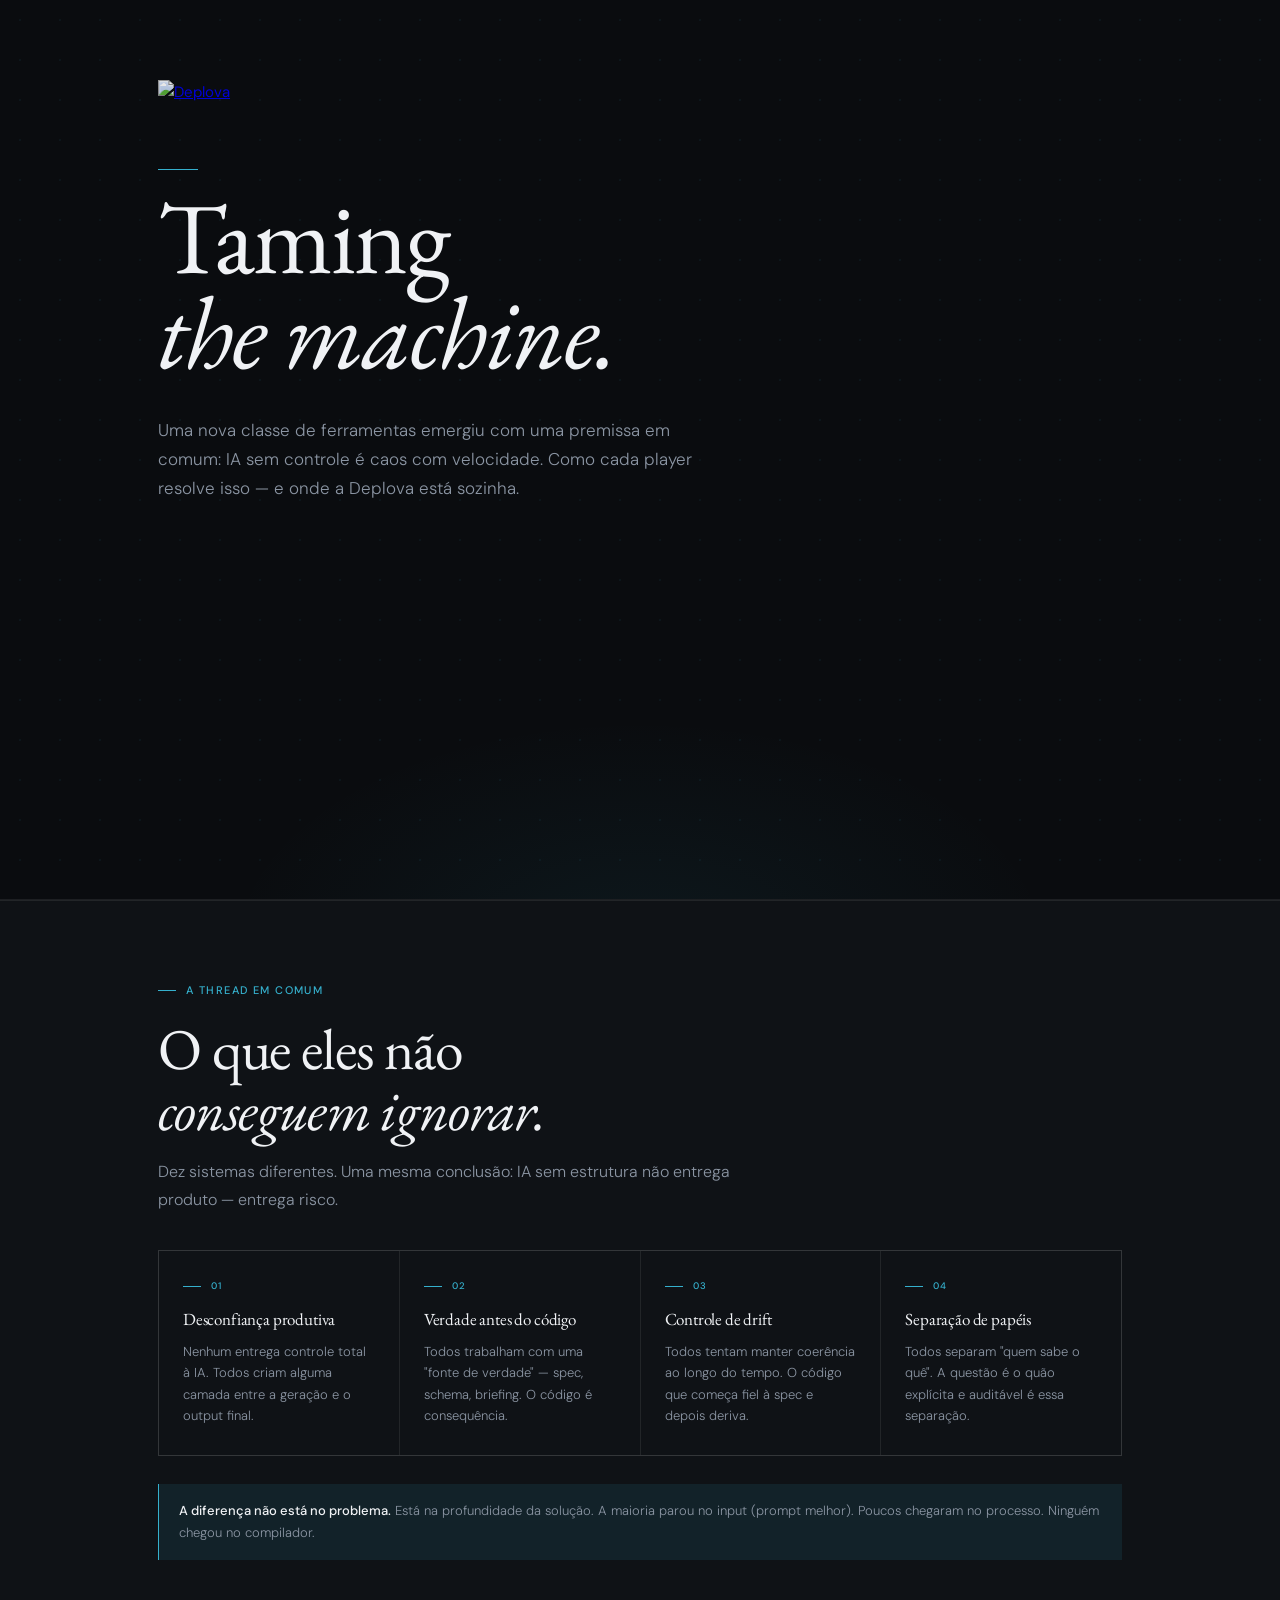
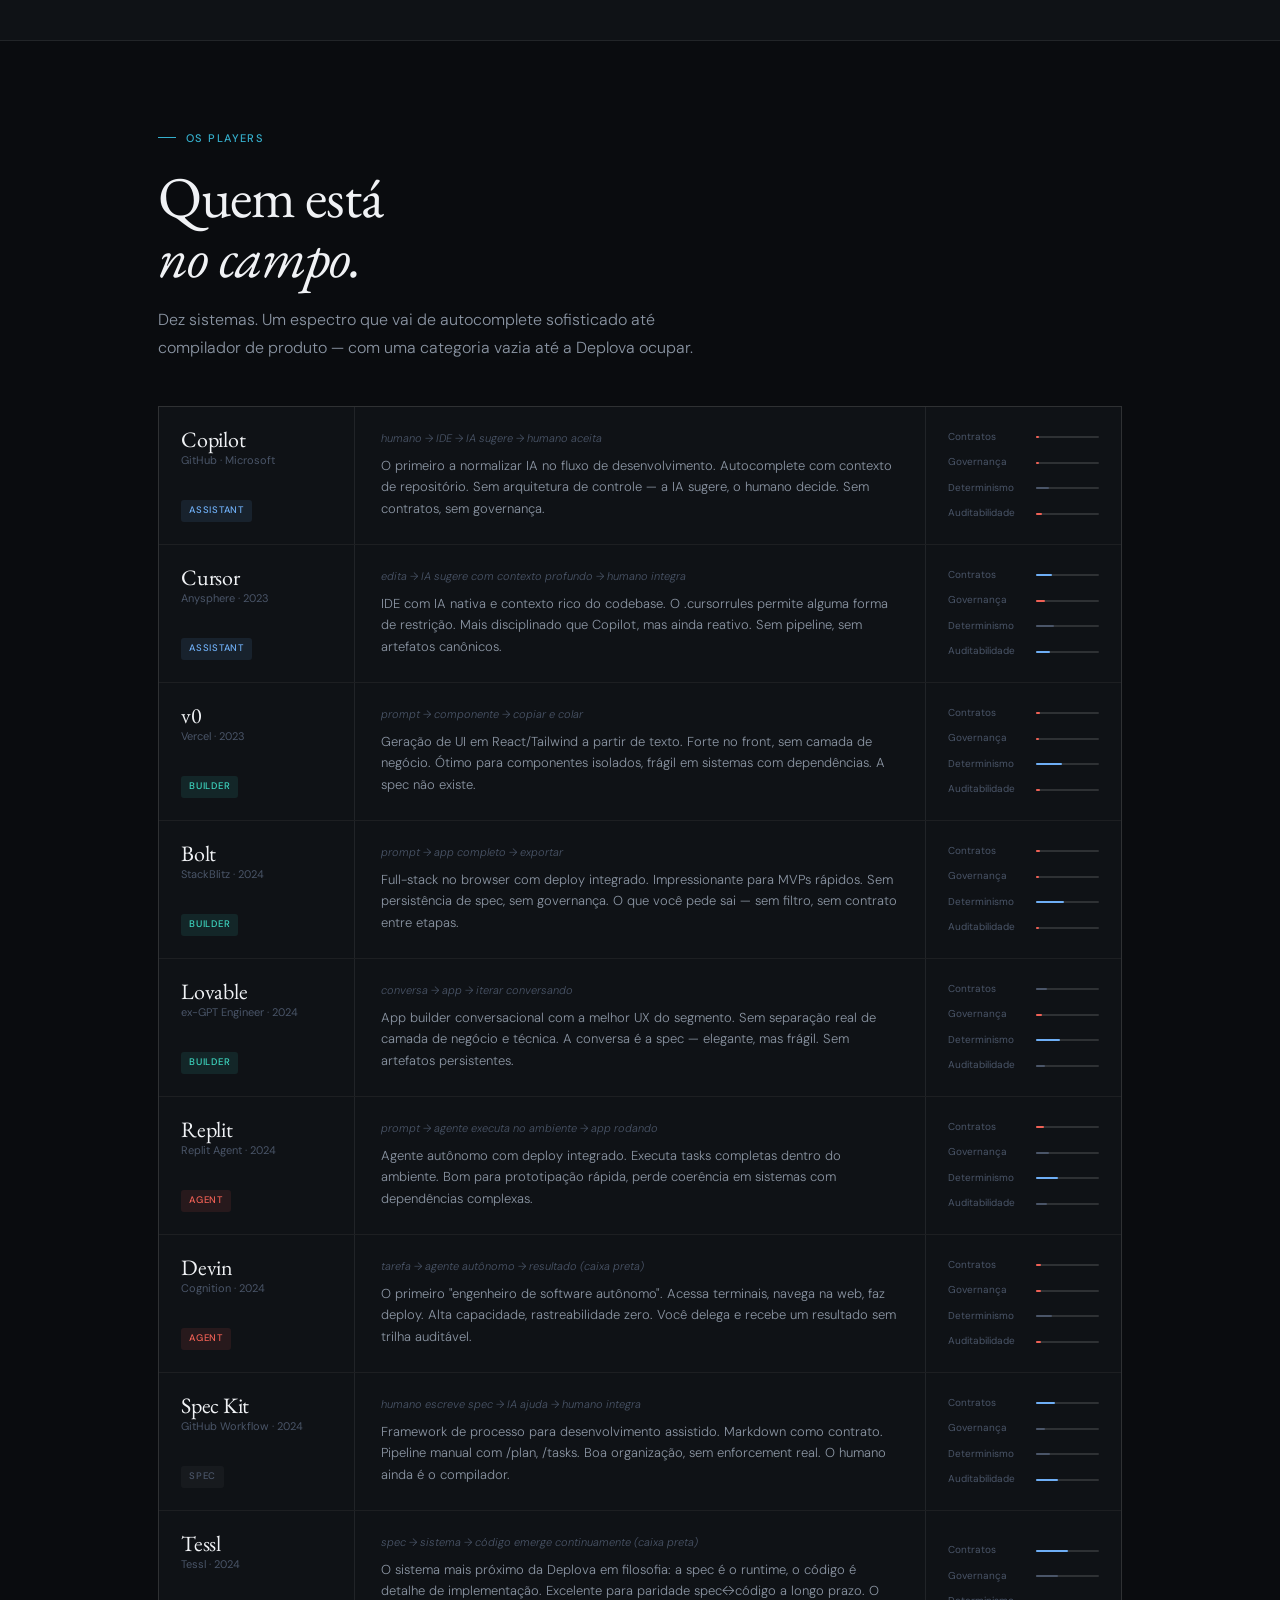
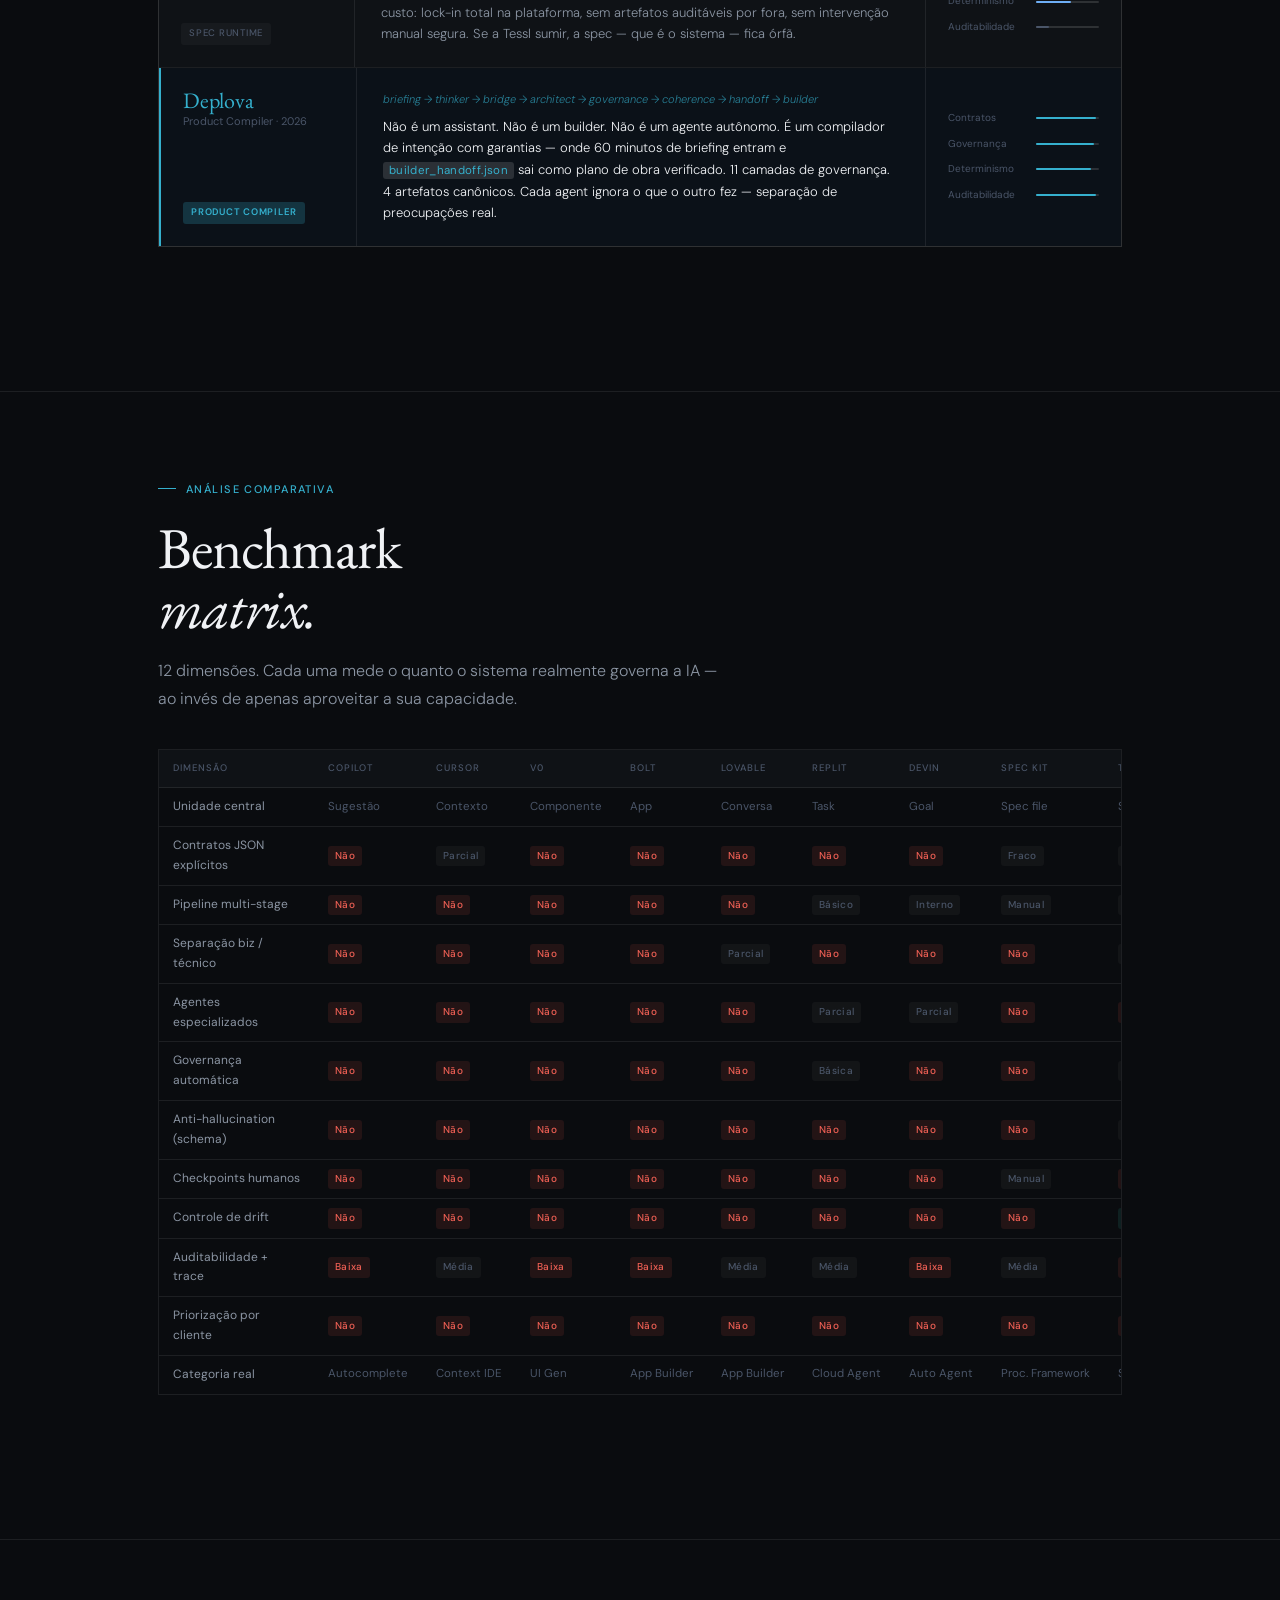
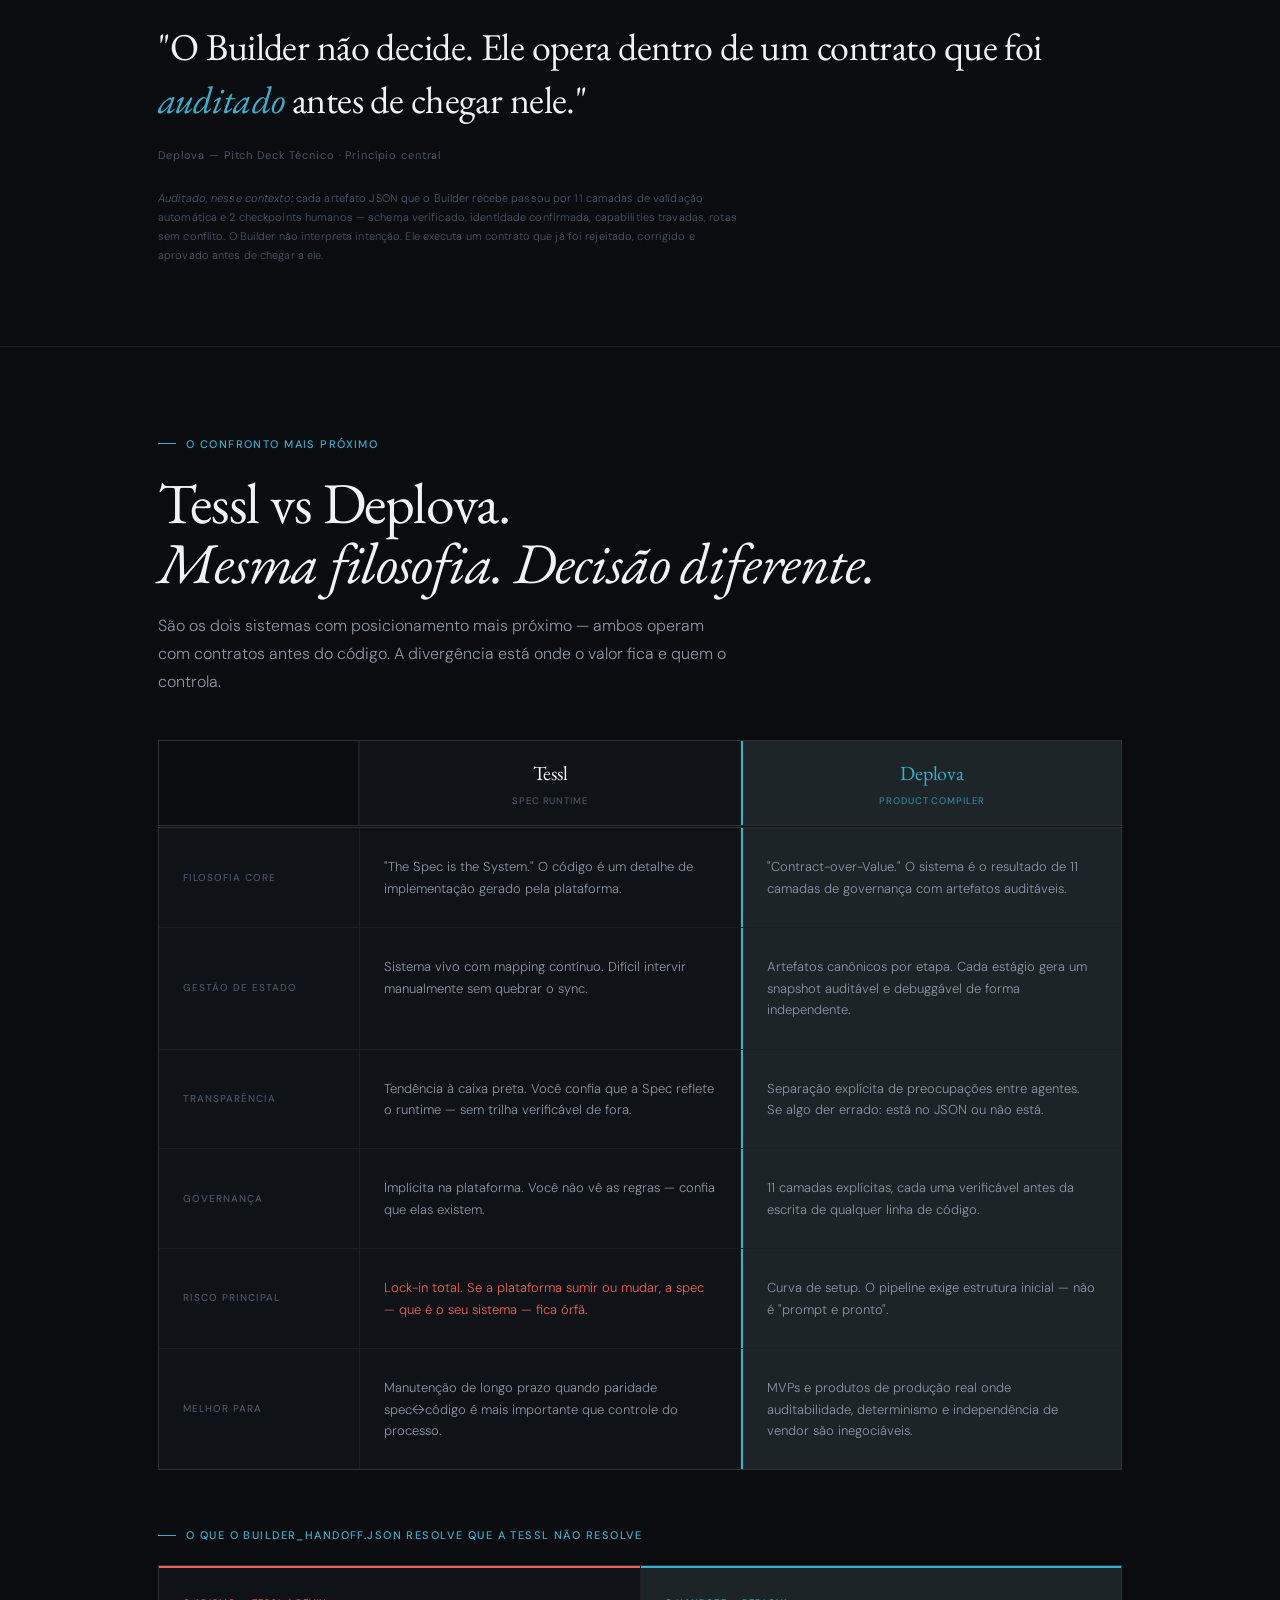
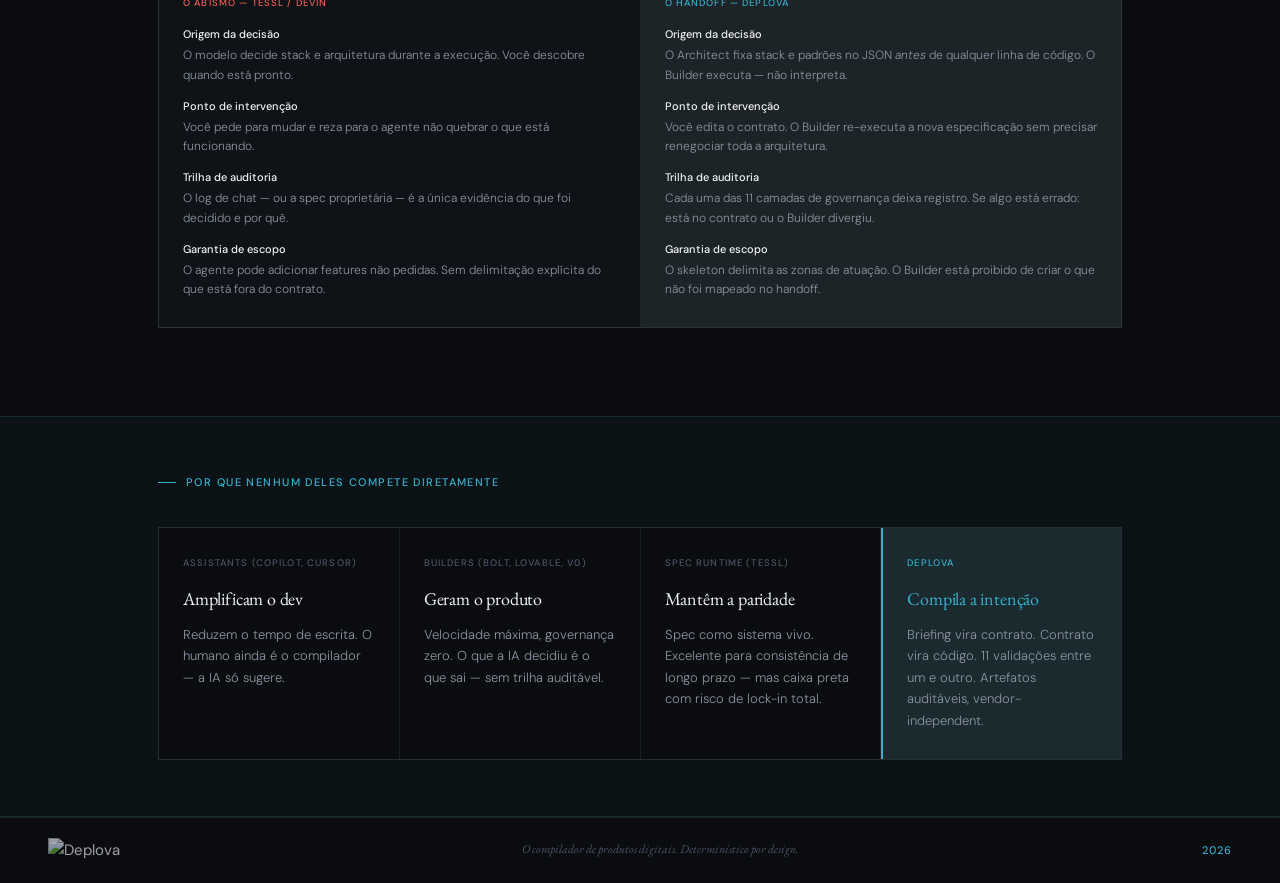
==== commit d5d72610: "Updated benchmark" ====
--- a/benchmark.html
+++ b/benchmark.html
@@ -15,10 +15,10 @@
   --bg-lift:  #141820;
   --rule:     rgba(255,255,255,.08);
   --rule2:    rgba(255,255,255,.13);
-  --ink:      #f0f2f5;       /* warm off-white, like Garamond on dark */
-  --ink-2:    #8b95a3;       /* body muted */
-  --ink-3:    #4a5568;       /* dimmer */
-  --accent:   #35B0CD;       /* Deplova accent */
+  --ink:      #f0f2f5;
+  --ink-2:    #8b95a3;
+  --ink-3:    #4a5568;
+  --accent:   #35B0CD;
   --accent-dim: rgba(53,176,205,.10);
   --accent-mid: rgba(53,176,205,.22);
   --red-dim:  rgba(255,90,80,.1);
@@ -850,7 +850,7 @@
         </div>
         <div class="p-body">
           <div class="p-model" style="color:var(--accent);opacity:.7;">briefing → thinker → bridge → architect → governance → coherence → handoff → builder</div>
-          <p class="p-desc">Não é um assistant. Não é um builder. Não é um agente autônomo. É um compilador de intenção com garantias — onde 60 minutos de briefing entram e <code>builder_handoff.json</code> sai como plano de obra verificado. 11 camadas de governança. 6 artefatos canônicos. Cada agent ignora o que o outro fez — separação de preocupações real.</p>
+          <p class="p-desc">Não é um assistant. Não é um builder. Não é um agente autônomo. É um compilador de intenção com garantias — onde 60 minutos de briefing entram e <code>builder_handoff.json</code> sai como plano de obra verificado. 11 camadas de governança. 4 artefatos canônicos. Cada agent ignora o que o outro fez — separação de preocupações real.</p>
         </div>
         <div class="p-scores">
           <div class="sr"><span class="sr-lbl">Contratos</span><div class="sr-track"><div class="sr-fill" style="width:95%;background:var(--accent)"></div></div></div>
@@ -866,7 +866,7 @@
 
 
 <!-- ══════════ BENCHMARK TABLE ══════════ -->
-<section style="padding-top:0; border-top:none;">
+<section>
   <div class="w">
     <div class="eyebrow">Análise comparativa</div>
     <h2 class="g-title">Benchmark<br><em>matrix.</em></h2>
@@ -897,7 +897,7 @@
             <td><span class="chip c-no">Não</span></td><td><span class="chip c-no">Não</span></td>
             <td><span class="chip c-no">Não</span></td><td><span class="chip c-part">Fraco</span></td>
             <td><span class="chip c-part">Implícito</span></td>
-            <td class="dep"><span class="chip c-dep">6 artefatos ✓</span></td>
+            <td class="dep"><span class="chip c-dep">4 artefatos ✓</span></td>
           </tr>
           <tr>
             <td>Pipeline multi-stage</td>
@@ -994,133 +994,10 @@
 </section>
 
 
-<!-- ══════════ PIPELINE ══════════ -->
-<div class="pipe-bg">
-  <div class="w">
-    <div class="eyebrow">Arquitetura interna</div>
-    <h2 class="g-title">Da conversa ao<br><em>builder_handoff.json.</em></h2>
-    <p class="lead">Sete agentes. Seis artefatos JSON. Uma sequência determinística com checkpoints de validação em cada etapa. Isso não é workflow de IA — é compilação de produto.</p>
-
-    <div class="pipe-stages">
-      <div class="ps"><div class="ps-letter">T</div><div class="ps-name">Thinker</div><div class="ps-role">Product Strategist<br>NotebookLM</div></div>
-      <div class="ps"><div class="ps-letter">B</div><div class="ps-name">Bridge</div><div class="ps-role">Security / Constraints<br>bridge.py</div></div>
-      <div class="ps"><div class="ps-letter">A</div><div class="ps-name">Architect</div><div class="ps-role">Tech Lead<br>self-inferred-context.py</div></div>
-      <div class="ps"><div class="ps-letter">G</div><div class="ps-name">Governance</div><div class="ps-role">QA + Compliance<br>governance.py</div></div>
-      <div class="ps"><div class="ps-letter">C</div><div class="ps-name">Coherence</div><div class="ps-role">Infra Engineer<br>check_coherence.py</div></div>
-      <div class="ps"><div class="ps-letter">H</div><div class="ps-name">Handoff</div><div class="ps-role">Build System<br>handoff-compiler.py</div></div>
-      <div class="ps"><div class="ps-letter">X</div><div class="ps-name">Builder</div><div class="ps-role">Dev Executor<br>Claude Code</div></div>
-    </div>
-    <div class="pipe-arts">
-      <div class="pa">thinker_output.json</div>
-      <div class="pa">refined_intent.json</div>
-      <div class="pa">product_definition.json</div>
-      <div class="pa">validated_spec.json</div>
-      <div class="pa">coherence_map.json</div>
-      <div class="pa">compiled_plan.json</div>
-      <div class="pa">builder_handoff.json</div>
-    </div>
-
-    <div class="callout" style="margin-bottom:0;">
-      <strong>Cada artefato JSON é rastreável, auditável e debuggável de forma independente.</strong> Nenhum outro sistema no mercado tem esse nível de separação explícita entre etapas — com contratos verificáveis em cada camada.
-    </div>
-  </div>
-</div>
-
-
-<!-- ══════════ GOVERNANCE ══════════ -->
-<section>
-  <div class="w">
-    <div class="eyebrow">O que nenhum outro tem</div>
-    <h2 class="g-title">11 camadas.<br><em>10 automáticas.</em></h2>
-    <p class="lead" style="margin-bottom:0;">Enquanto outros confiam na IA para "fazer certo", a Deplova define o que é certo antes, durante e depois da execução.</p>
-
-    <div class="gov-list">
-      <div class="gov-row hum">
-        <div class="gn">01</div>
-        <div class="gname">Sprint Planning</div>
-        <div class="gdesc">Cliente prioriza features em P0/P1/P2 com base em impact score e story points. Só o que o cliente confirmou entra no pipeline. Contrato de sprint assinado antes de qualquer código.</div>
-        <div class="gmode human">Humano</div>
-      </div>
-      <div class="gov-row tech">
-        <div class="gn">02</div>
-        <div class="gname">Sync Check</div>
-        <div class="gdesc">Detecta drift entre skeleton_manifest.json, bridge.py e handoff-compiler.py. Pipeline não avança com contratos desatualizados. Garante que nenhuma etapa roda com versões incompatíveis.</div>
-        <div class="gmode auto">Auto</div>
-      </div>
-      <div class="gov-row tech">
-        <div class="gn">03</div>
-        <div class="gname">Bridge Guard</div>
-        <div class="gdesc">Descarta HEX colors, normaliza archetype, converte is_priority em P0/P1/P2, aplica restrições de infra. Só entra no pipeline o que o skeleton consegue construir. Intenção blindada.</div>
-        <div class="gmode auto">Auto</div>
-      </div>
-      <div class="gov-row biz">
-        <div class="gn">04</div>
-        <div class="gname">Schema Validation</div>
-        <div class="gdesc">product_definition.json validado contra JSON Schema com additionalProperties: false. O Architect não pode inventar campos. Output malformado rejeita o estágio inteiro.</div>
-        <div class="gmode failfast">Fail-Fast</div>
-      </div>
-      <div class="gov-row biz">
-        <div class="gn">05</div>
-        <div class="gname">Structure Guard</div>
-        <div class="gdesc">Anti-hallucination: verifica se o Architect inventou campos não previstos no schema. Camada adicional de validação estrutural além do JSON Schema padrão.</div>
-        <div class="gmode failfast">Fail-Fast</div>
-      </div>
-      <div class="gov-row biz">
-        <div class="gn">06</div>
-        <div class="gname">Identity Check</div>
-        <div class="gdesc">Nome e archetype do produto batem com o intent definido pelo Bridge? Nenhum agent pode mudar a identidade do produto sem invalidar o pipeline.</div>
-        <div class="gmode auto">Auto</div>
-      </div>
-      <div class="gov-row biz">
-        <div class="gn">07</div>
-        <div class="gname">Capabilities Lock</div>
-        <div class="gdesc">Capabilities definidas no Bridge e travadas. O Architect compila — não decide. O Builder executa — não interpreta. Zero scope creep por alucinação.</div>
-        <div class="gmode auto">Auto</div>
-      </div>
-      <div class="gov-row biz">
-        <div class="gn">08</div>
-        <div class="gname">DB Access Guard</div>
-        <div class="gdesc">Restrições de infraestrutura de banco de dados respeitadas? Operações destrutivas bloqueadas. Nenhum migration não planejado avança no pipeline.</div>
-        <div class="gmode auto">Auto</div>
-      </div>
-      <div class="gov-row tech">
-        <div class="gn">09</div>
-        <div class="gname">Skeleton Fit</div>
-        <div class="gdesc">O skeleton físico existe e está íntegro? O código será verificado contra o skeleton de arquitetura. Desvios estruturais capturados antes do build.</div>
-        <div class="gmode auto">Auto</div>
-      </div>
-      <div class="gov-row tech">
-        <div class="gn">10</div>
-        <div class="gname">Capability Support</div>
-        <div class="gdesc">O skeleton suporta as capabilities pedidas? Viabilidade técnica verificada antes do handoff. Nenhuma feature entra no build sem suporte físico.</div>
-        <div class="gmode auto">Auto</div>
-      </div>
-      <div class="gov-row tech">
-        <div class="gn">11</div>
-        <div class="gname">Route Conflict</div>
-        <div class="gdesc">Rotas colidem com protected_zones? Endpoints duplicados detectados antes do build. Classe inteira de bugs de integração eliminada antes de existirem.</div>
-        <div class="gmode auto">Auto</div>
-      </div>
-      <div class="gov-row hum" style="border-left:2px solid rgba(240,185,85,.5); background:rgba(240,185,85,.04);">
-        <div class="gn" style="color:var(--amber-ink);">✓</div>
-        <div class="gname" style="color:var(--amber-ink);">Checkpoint do Operador — Corregedoria</div>
-        <div class="gdesc">Operador revisa blueprint e wireframe de baixa fidelidade. Confirma ou manda regenerar. Pipeline pausa aqui — o Builder não começa sem autorização humana explícita.</div>
-        <div class="gmode human">Humano</div>
-      </div>
-    </div>
-
-    <div class="grid-band" style="grid-template-columns:1fr 1fr; margin-top: 1px;">
-      <div class="grid-cell" style="padding: 22px 20px;">
-        <div class="eyebrow" style="margin-bottom:10px; font-size:9.5px;">Governance — auditor cego</div>
-        <p style="font-size:13px;font-weight:300;color:var(--ink-2);line-height:1.65;">Valida fidelidade ao contrato de negócio — schema, identity, capabilities lock, DB guard. <strong style="color:var(--ink);font-weight:500;">Não sabe que existe skeleton.</strong></p>
-      </div>
-      <div class="grid-cell" style="padding: 22px 20px;">
-        <div class="eyebrow" style="margin-bottom:10px; font-size:9.5px;">Coherence — engenheiro de solo</div>
-        <p style="font-size:13px;font-weight:300;color:var(--ink-2);line-height:1.65;">Valida viabilidade técnica — skeleton fit, capability support, route conflicts. <strong style="color:var(--ink);font-weight:500;">Não sabe de regras de negócio.</strong></p>
-      </div>
-    </div>
-  </div>
-</section>
+ 
+
+
+ 
 
 
 <!-- ══════════ QUOTE ══════════ -->
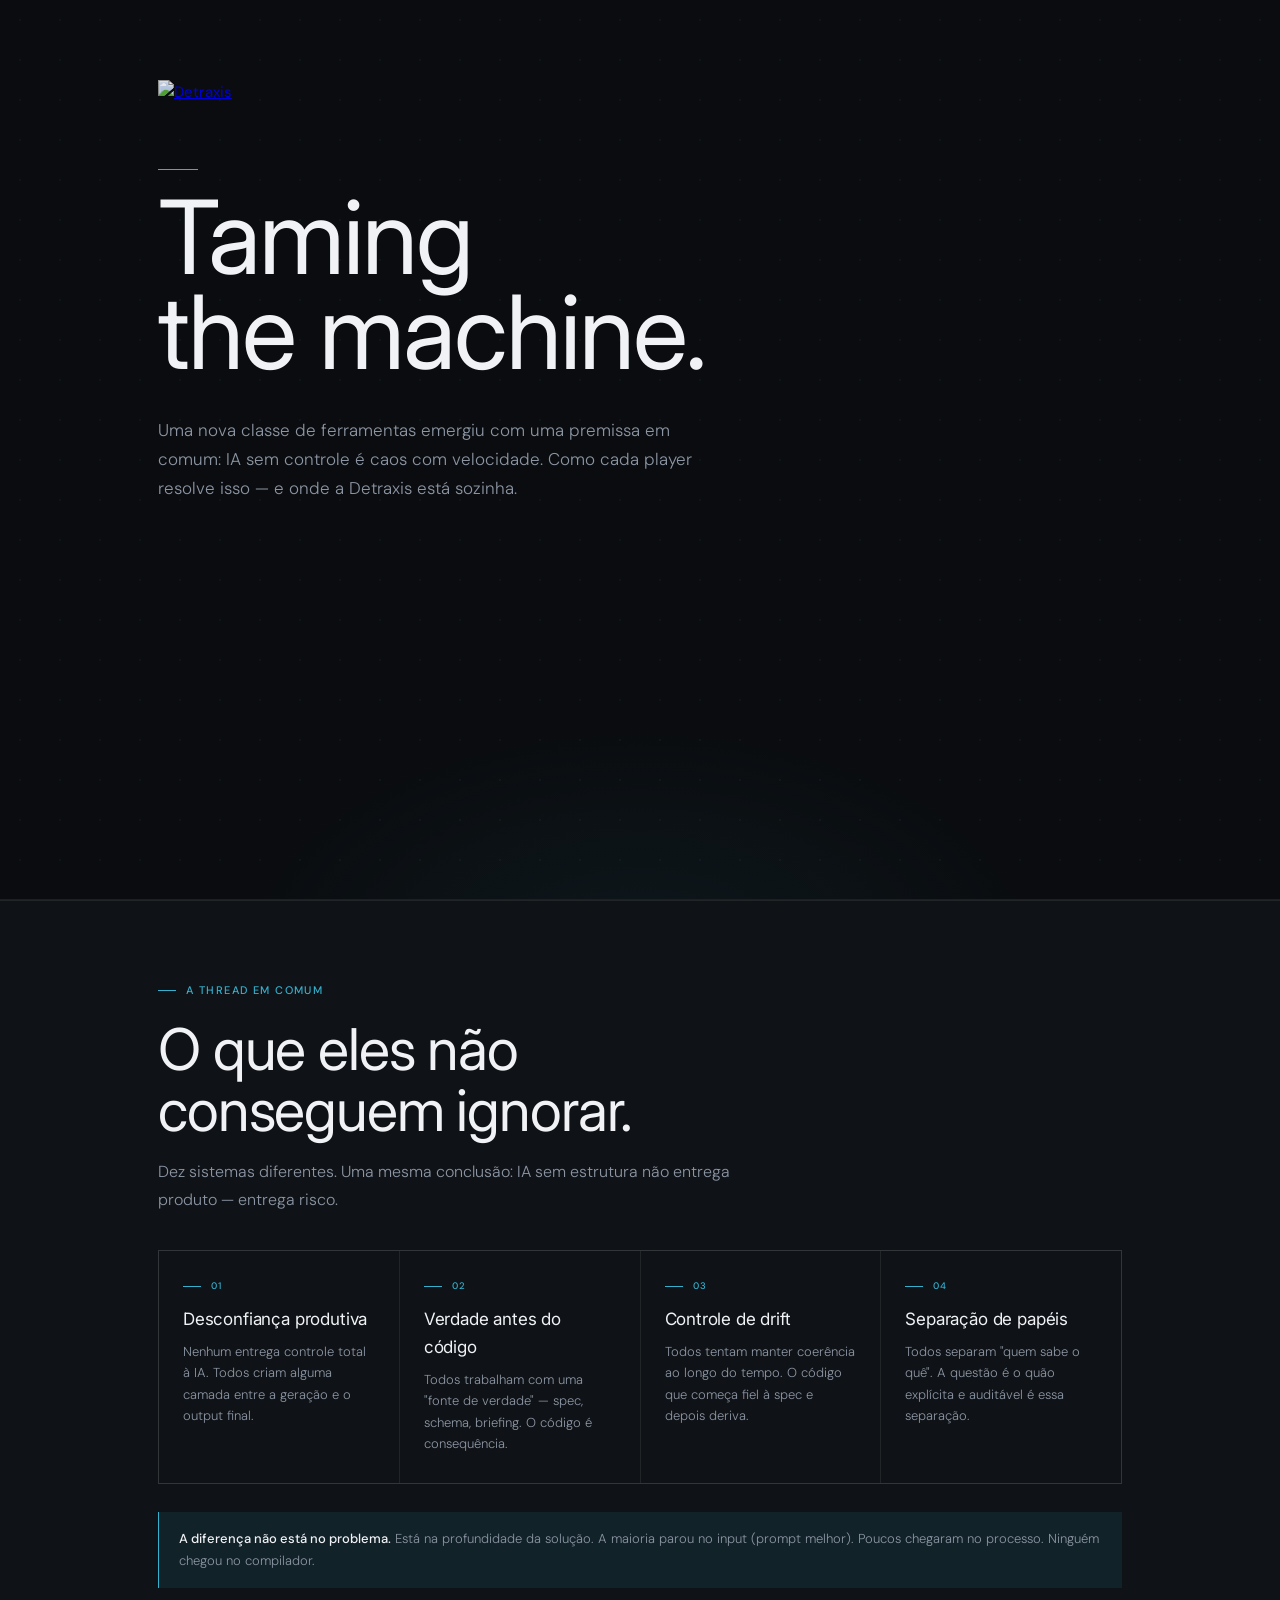
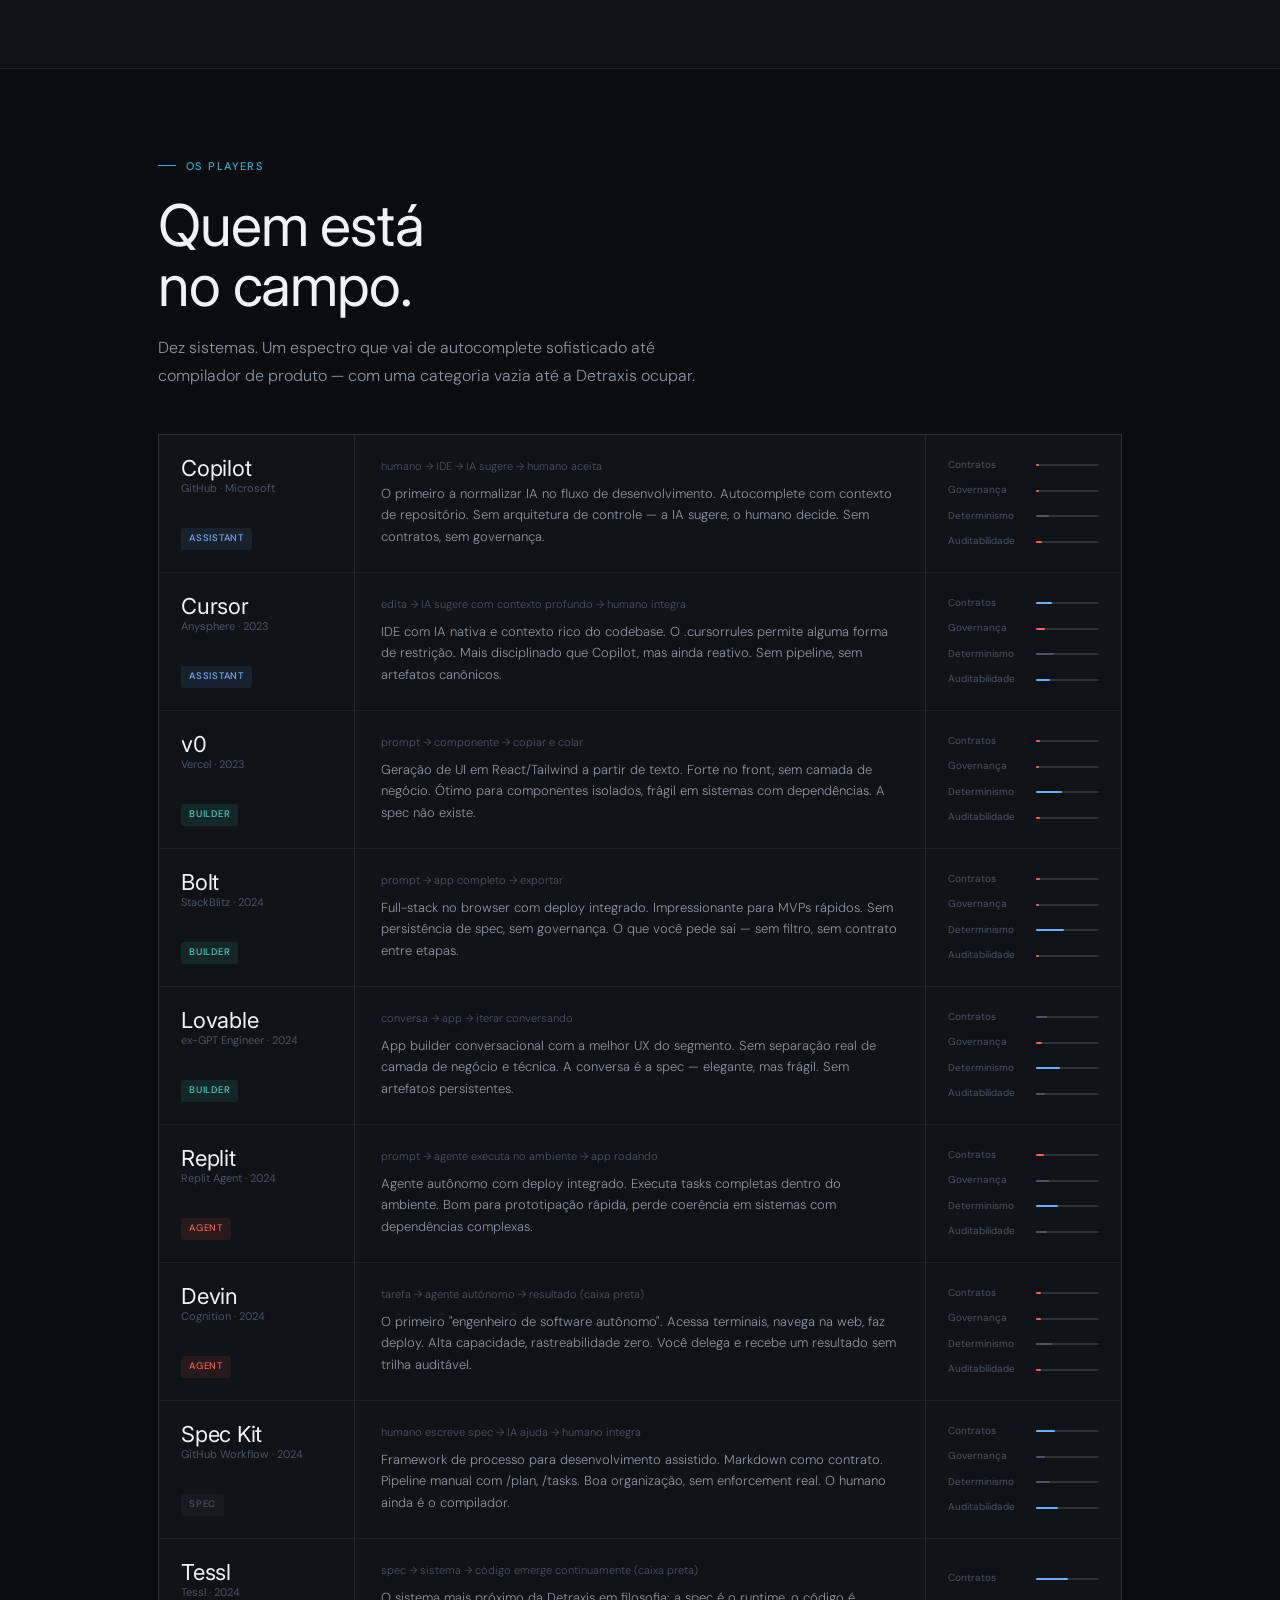
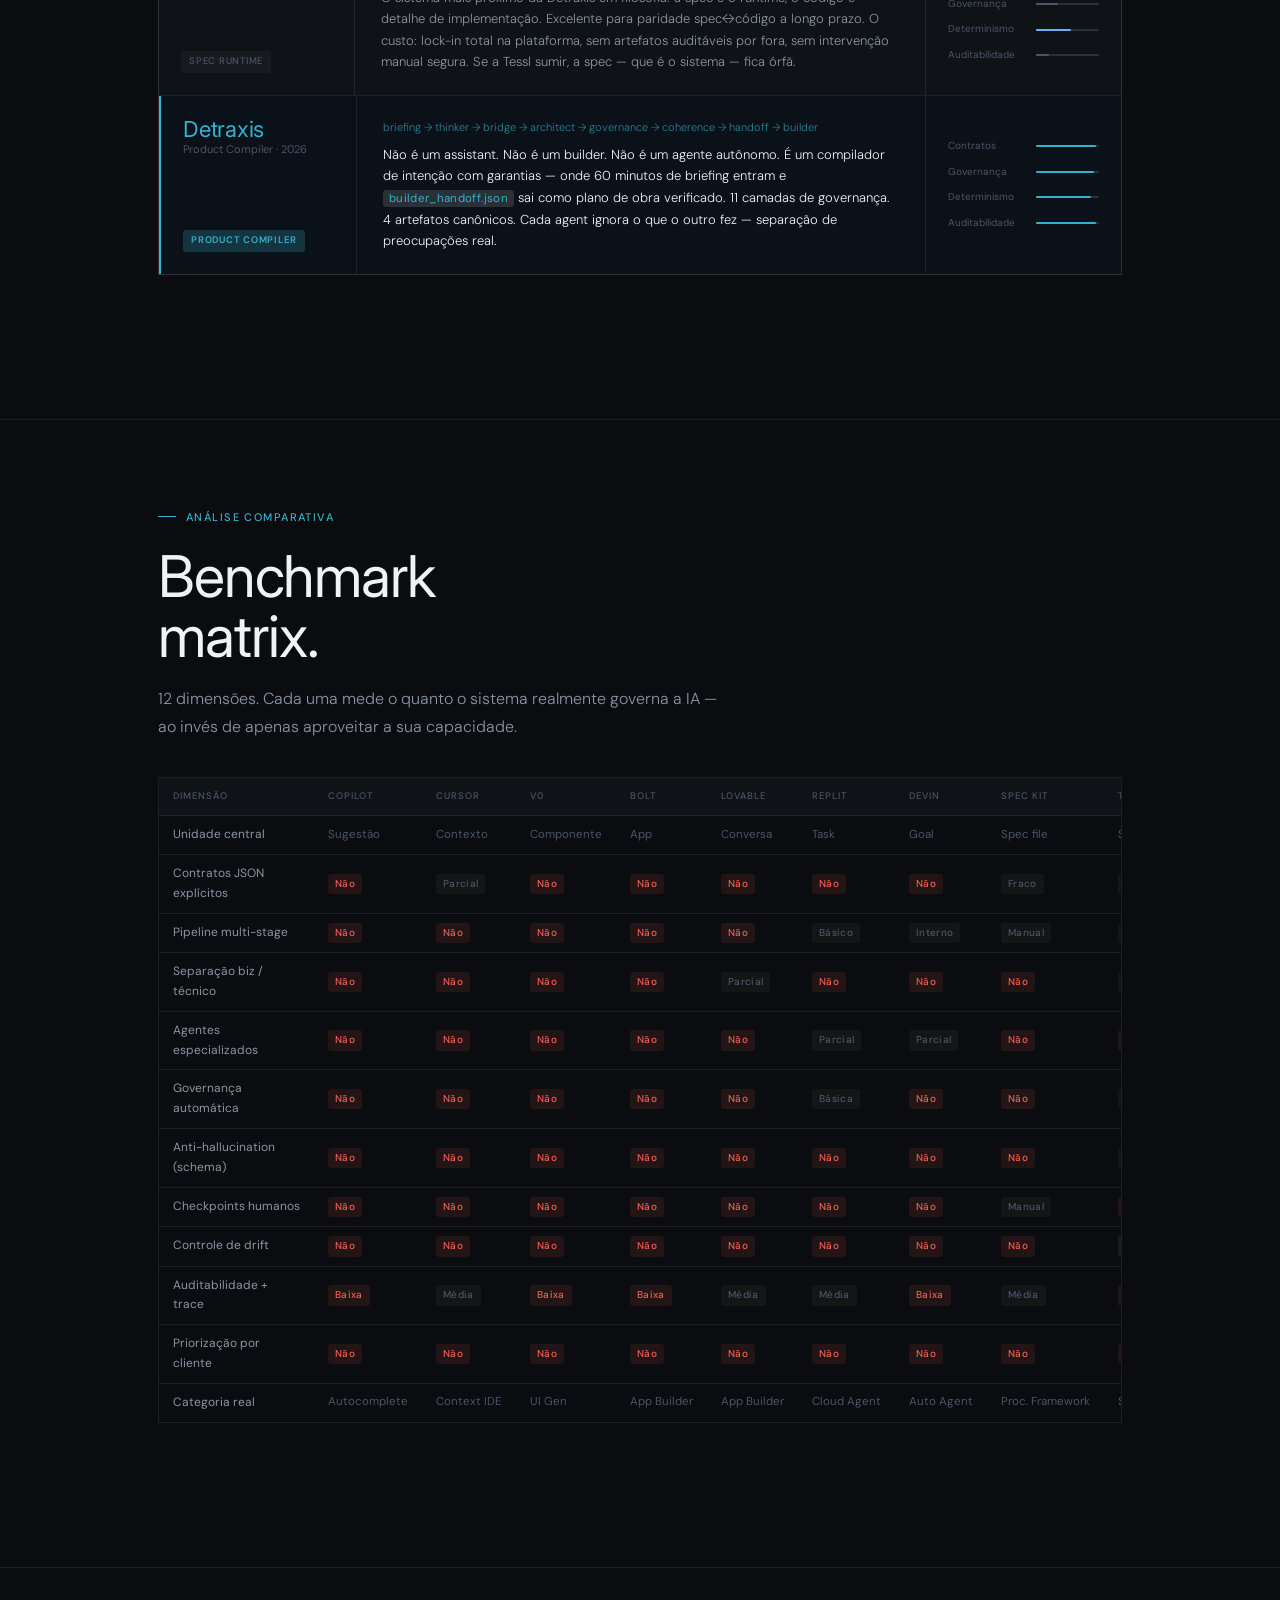
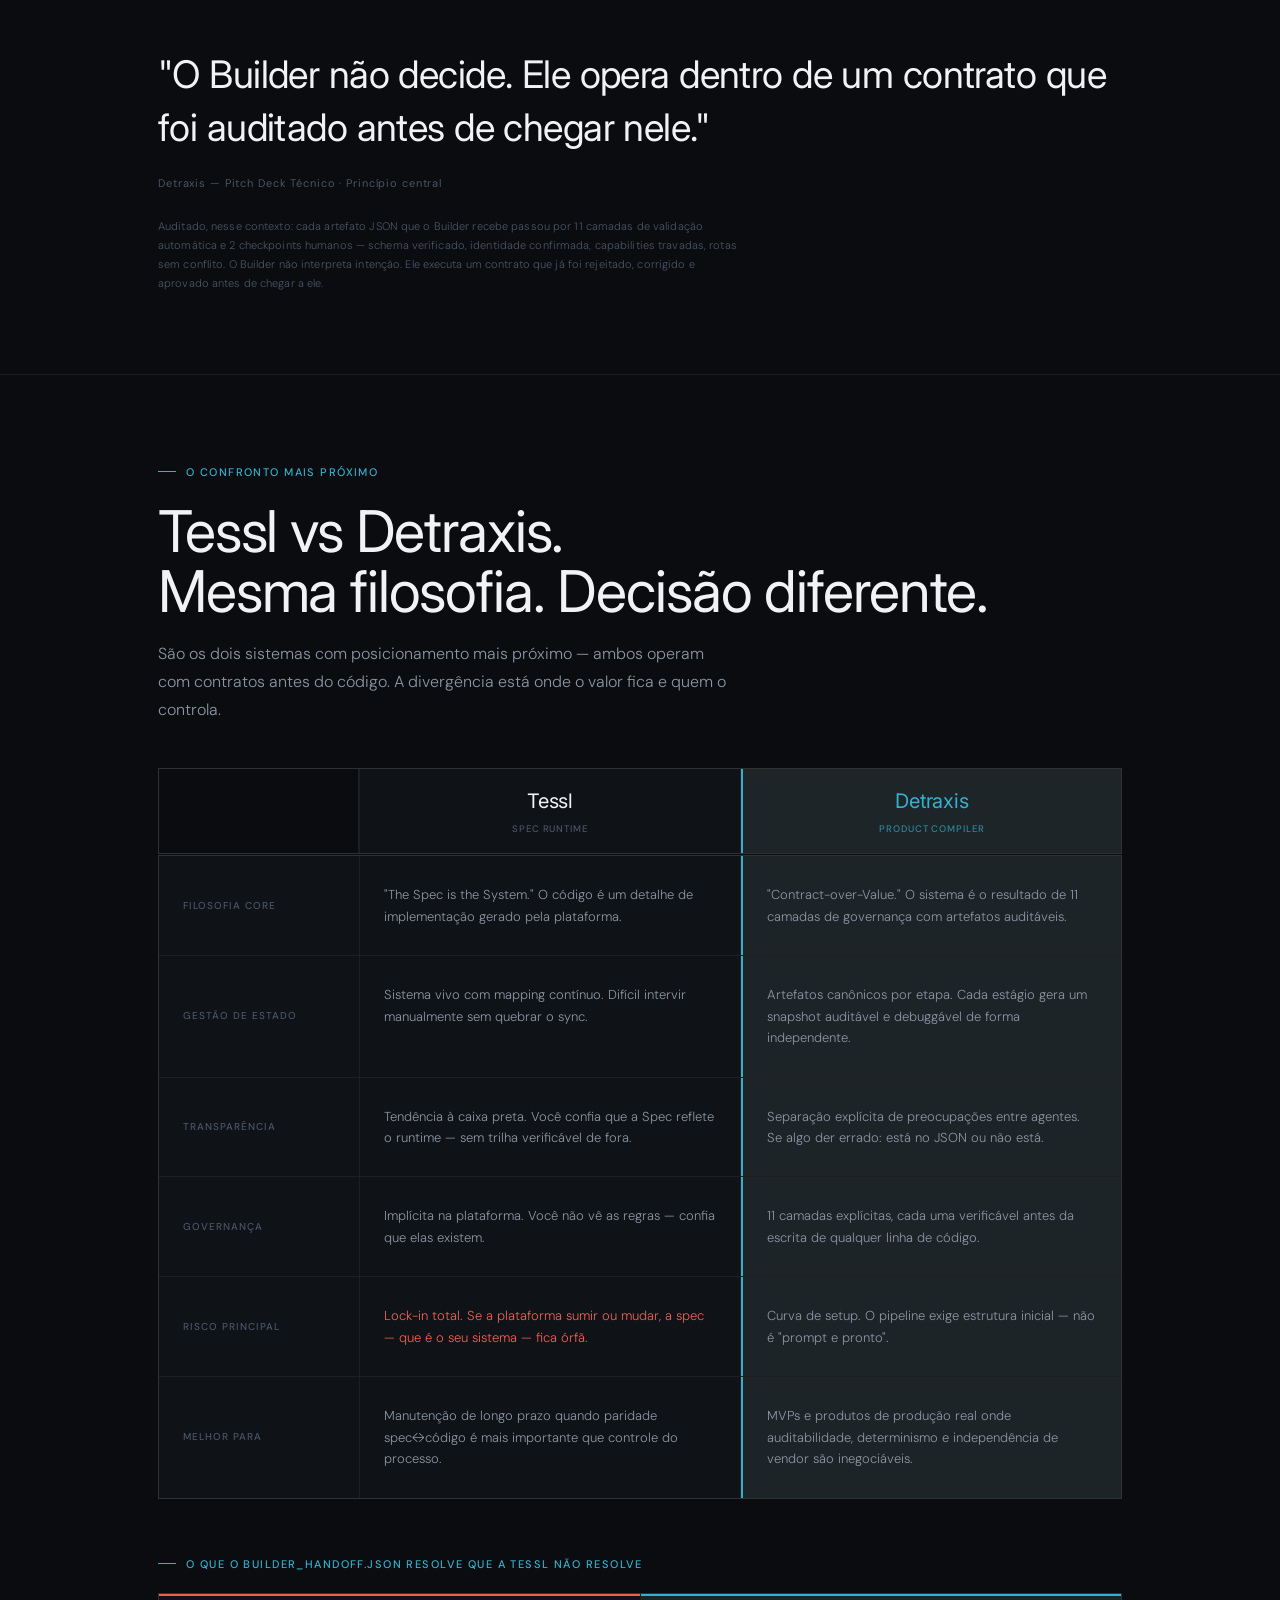
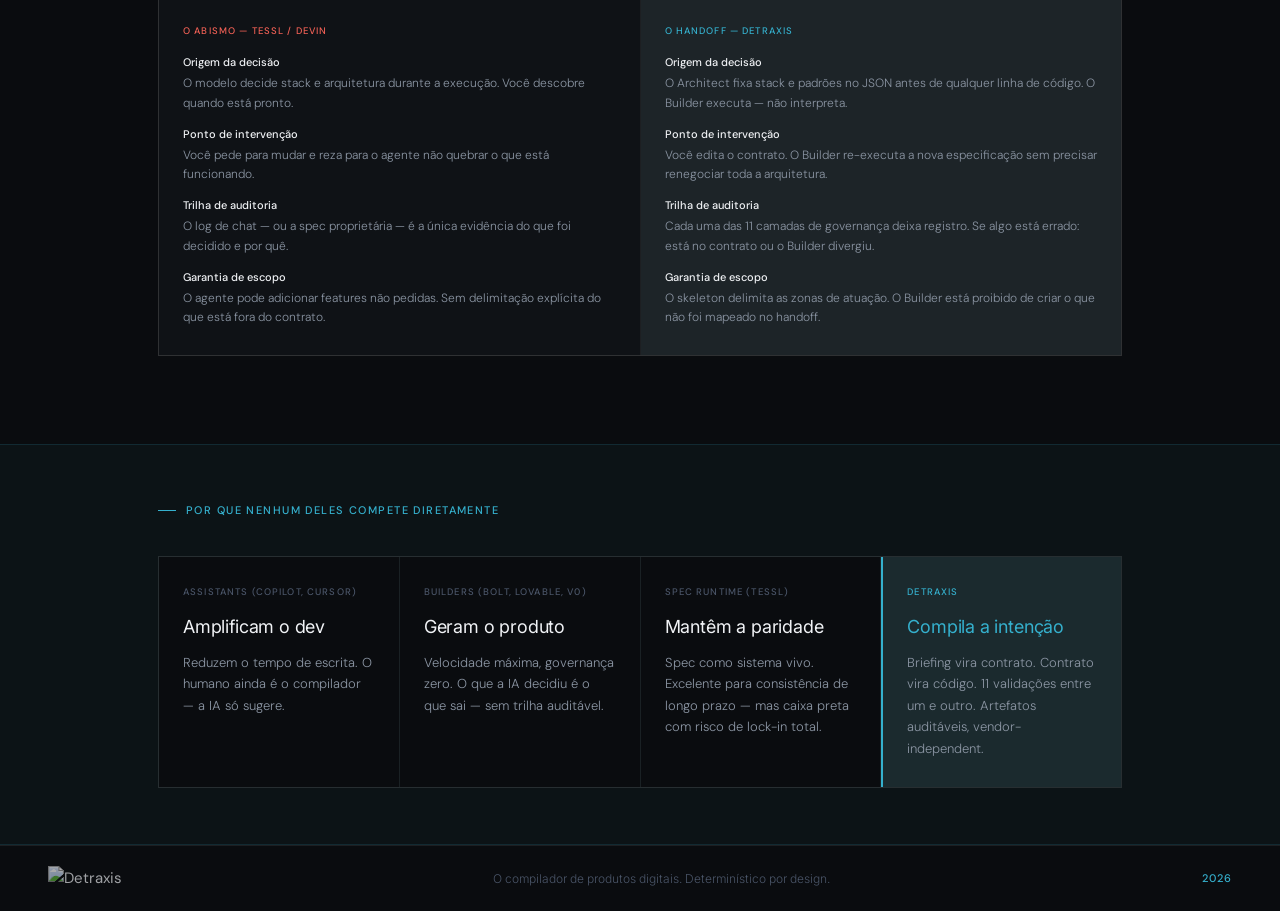
==== commit 5890074c: "Favicon padronizado em todas as páginas HTML Adiciona <link rel=icon href=site/img/favicon.png type=" ====
--- a/benchmark.html
+++ b/benchmark.html
@@ -3,9 +3,10 @@
 <head>
 <meta charset="UTF-8">
 <meta name="viewport" content="width=device-width, initial-scale=1.0">
-<title>Deplova — Benchmark Comparativo</title>
+<title>Detraxis — Benchmark Comparativo</title>
 <link rel="preconnect" href="https://fonts.googleapis.com">
-<link href="https://fonts.googleapis.com/css2?family=EB+Garamond:ital,wght@0,400;0,500;0,600;0,700;1,400;1,700&family=DM+Sans:opsz,wght@9..40,300;9..40,400;9..40,500&display=swap" rel="stylesheet">
+<link href="https://fonts.googleapis.com/css2?family=Inter:wght@100..900&family=DM+Sans:opsz,wght@9..40,300;9..40,400;9..40,500;9..40,600&display=swap" rel="stylesheet">
+<link rel="icon" href="site/img/favicon.png" type="image/png">
 <style>
 
 /* ─── TOKENS ─────────────────────────────────────────── */
@@ -50,34 +51,34 @@
 
 /* ─── TYPE SCALE ─────────────────────────────────────── */
 
-/* Garamond display — hero + section titles */
+/* Inter display — hero + section titles */
 .g-hero {
-  font-family: 'EB Garamond', serif;
+  font-family: 'Inter', sans-serif;
   font-size: clamp(52px, 8vw, 108px);
   font-weight: 400;
   line-height: .93;
   letter-spacing: -.02em;
 }
-.g-hero em { font-style: italic; }
+.g-hero em { font-style: normal; }
 
 .g-title {
-  font-family: 'EB Garamond', serif;
+  font-family: 'Inter', sans-serif;
   font-size: clamp(34px, 4.5vw, 58px);
   font-weight: 400;
   line-height: 1.05;
   letter-spacing: -.02em;
   margin-bottom: 18px;
 }
-.g-title em { font-style: italic; }
+.g-title em { font-style: normal; }
 
 .g-quote {
-  font-family: 'EB Garamond', serif;
+  font-family: 'Inter', sans-serif;
   font-size: clamp(22px, 3vw, 38px);
   font-weight: 400;
   line-height: 1.4;
   letter-spacing: -.015em;
 }
-.g-quote em { font-style: italic; color: var(--accent); }
+.g-quote em { font-style: normal; color: var(--accent); }
 
 /* DM Sans functional */
 .eyebrow {
@@ -253,7 +254,7 @@
 }
 .player:hover { background: var(--bg-lift); }
 
-.player.deplova {
+.player.detraxis {
   background: #0b1118;
   border-left: 2px solid var(--accent);
 }
@@ -267,13 +268,13 @@
 }
 
 .p-name {
-  font-family: 'EB Garamond', serif;
+  font-family: 'Inter', sans-serif;
   font-size: 22px; font-weight: 400;
   letter-spacing: -.01em;
   color: var(--ink);
   line-height: 1;
 }
-.deplova .p-name { color: var(--accent); }
+.detraxis .p-name { color: var(--accent); }
 
 .p-org {
   font-size: 11px; color: var(--ink-3);
@@ -300,7 +301,7 @@
 
 .p-model {
   font-size: 11px; color: var(--ink-3);
-  font-style: italic; font-weight: 300;
+  font-style: normal; font-weight: 300;
 }
 
 .p-desc {
@@ -308,7 +309,7 @@
   color: var(--ink-2); line-height: 1.65;
   max-width: 520px;
 }
-.deplova .p-desc { color: var(--ink); max-width: none; }
+.detraxis .p-desc { color: var(--ink); max-width: none; }
 
 .p-scores {
   padding: 22px;
@@ -398,7 +399,7 @@
 }
 
 .ps-letter {
-  font-family: 'EB Garamond', serif;
+  font-family: 'Inter', sans-serif;
   font-size: 32px; font-weight: 400;
   color: var(--accent); opacity: .45;
   line-height: 1; margin-bottom: 8px;
@@ -520,7 +521,7 @@
 .vc.win .vc-cat { color: var(--accent); }
 
 .vc-who {
-  font-family: 'EB Garamond', serif;
+  font-family: 'Inter', sans-serif;
   font-size: 20px; font-weight: 400;
   color: var(--ink); margin-bottom: 10px;
   letter-spacing: -.01em;
@@ -546,8 +547,8 @@
 .f-logo img { height: 22px; opacity: .65; }
 .f-tag {
   font-size: 12px; font-weight: 300;
-  color: var(--ink-3); font-style: italic;
-  font-family: 'EB Garamond', serif;
+  color: var(--ink-3); font-style: normal;
+  font-family: 'Inter', sans-serif;
 }
 .f-year {
   font-size: 11px; font-weight: 500;
@@ -583,21 +584,21 @@
 
   <div class="hero-inner">
     <a class="hero-logo" href="#">
-      <img src="https://raw.githubusercontent.com/mikaelcarrara/mikaelcarrara.github.com/717facd0f39bc100bbc2285bd33025956b8ef53d/site/img/deplova-logo.svg" alt="Deplova">
+      <img src="site/img/detraxis-logo.svg" alt="Detraxis">
     </a>
 
     <div class="hero-rule"></div>
     <div class="hero-headline">
       <div class="g-hero">
         Taming<br>
-        <em>the machine.</em>
+        the machine.
       </div>
     </div>
 
     <p class="hero-sub">
       Uma nova classe de ferramentas emergiu com uma premissa em comum:
       IA sem controle é caos com velocidade. Como cada player resolve isso —
-      e onde a Deplova está sozinha.
+      e onde a Detraxis está sozinha.
     </p>
   </div>
 
@@ -608,28 +609,28 @@
 <div class="premise-bg">
   <div class="w">
     <div class="eyebrow">A thread em comum</div>
-    <h2 class="g-title">O que eles não<br><em>conseguem ignorar.</em></h2>
+    <h2 class="g-title">O que eles não<br>conseguem ignorar.</h2>
     <p class="lead" style="margin-bottom: 36px;">Dez sistemas diferentes. Uma mesma conclusão: IA sem estrutura não entrega produto — entrega risco.</p>
 
     <div class="grid-band" style="grid-template-columns: repeat(4, 1fr);">
       <div class="grid-cell">
         <div class="eyebrow" style="margin-bottom: 10px; font-size: 9.5px;">01</div>
-        <div style="font-family:'EB Garamond',serif; font-size:17px; font-weight:400; margin-bottom:8px; letter-spacing:-.01em;">Desconfiança produtiva</div>
+        <div style="font-family:'Inter',serif; font-size:17px; font-weight:400; margin-bottom:8px; letter-spacing:-.01em;">Desconfiança produtiva</div>
         <p style="font-size:13px; font-weight:300; color:var(--ink-2); line-height:1.65;">Nenhum entrega controle total à IA. Todos criam alguma camada entre a geração e o output final.</p>
       </div>
       <div class="grid-cell">
         <div class="eyebrow" style="margin-bottom: 10px; font-size: 9.5px;">02</div>
-        <div style="font-family:'EB Garamond',serif; font-size:17px; font-weight:400; margin-bottom:8px; letter-spacing:-.01em;">Verdade antes do código</div>
+        <div style="font-family:'Inter',serif; font-size:17px; font-weight:400; margin-bottom:8px; letter-spacing:-.01em;">Verdade antes do código</div>
         <p style="font-size:13px; font-weight:300; color:var(--ink-2); line-height:1.65;">Todos trabalham com uma "fonte de verdade" — spec, schema, briefing. O código é consequência.</p>
       </div>
       <div class="grid-cell">
         <div class="eyebrow" style="margin-bottom: 10px; font-size: 9.5px;">03</div>
-        <div style="font-family:'EB Garamond',serif; font-size:17px; font-weight:400; margin-bottom:8px; letter-spacing:-.01em;">Controle de drift</div>
+        <div style="font-family:'Inter',serif; font-size:17px; font-weight:400; margin-bottom:8px; letter-spacing:-.01em;">Controle de drift</div>
         <p style="font-size:13px; font-weight:300; color:var(--ink-2); line-height:1.65;">Todos tentam manter coerência ao longo do tempo. O código que começa fiel à spec e depois deriva.</p>
       </div>
       <div class="grid-cell">
         <div class="eyebrow" style="margin-bottom: 10px; font-size: 9.5px;">04</div>
-        <div style="font-family:'EB Garamond',serif; font-size:17px; font-weight:400; margin-bottom:8px; letter-spacing:-.01em;">Separação de papéis</div>
+        <div style="font-family:'Inter',serif; font-size:17px; font-weight:400; margin-bottom:8px; letter-spacing:-.01em;">Separação de papéis</div>
         <p style="font-size:13px; font-weight:300; color:var(--ink-2); line-height:1.65;">Todos separam "quem sabe o quê". A questão é o quão explícita e auditável é essa separação.</p>
       </div>
     </div>
@@ -645,8 +646,8 @@
 <section>
   <div class="w">
     <div class="eyebrow">Os Players</div>
-    <h2 class="g-title">Quem está<br><em>no campo.</em></h2>
-    <p class="lead" style="margin-bottom: 44px;">Dez sistemas. Um espectro que vai de autocomplete sofisticado até compilador de produto — com uma categoria vazia até a Deplova ocupar.</p>
+    <h2 class="g-title">Quem está<br>no campo.</h2>
+    <p class="lead" style="margin-bottom: 44px;">Dez sistemas. Um espectro que vai de autocomplete sofisticado até compilador de produto — com uma categoria vazia até a Detraxis ocupar.</p>
 
     <div class="players">
 
@@ -829,7 +830,7 @@
         </div>
         <div class="p-body">
           <div class="p-model">spec → sistema → código emerge continuamente (caixa preta)</div>
-          <p class="p-desc">O sistema mais próximo da Deplova em filosofia: a spec é o runtime, o código é detalhe de implementação. Excelente para paridade spec↔código a longo prazo. O custo: lock-in total na plataforma, sem artefatos auditáveis por fora, sem intervenção manual segura. Se a Tessl sumir, a spec — que é o sistema — fica órfã.</p>
+          <p class="p-desc">O sistema mais próximo da Detraxis em filosofia: a spec é o runtime, o código é detalhe de implementação. Excelente para paridade spec↔código a longo prazo. O custo: lock-in total na plataforma, sem artefatos auditáveis por fora, sem intervenção manual segura. Se a Tessl sumir, a spec — que é o sistema — fica órfã.</p>
         </div>
         <div class="p-scores">
           <div class="sr"><span class="sr-lbl">Contratos</span><div class="sr-track"><div class="sr-fill" style="width:50%;background:var(--blue-ink)"></div></div></div>
@@ -839,11 +840,11 @@
         </div>
       </div>
 
-      <!-- DEPLOVA -->
-      <div class="player deplova">
+      <!-- DETRAXIS -->
+      <div class="player detraxis">
         <div class="p-id">
           <div>
-            <div class="p-name">Deplova</div>
+            <div class="p-name">Detraxis</div>
             <div class="p-org">Product Compiler · 2026</div>
           </div>
           <span class="badge b-compiler">Product Compiler</span>
@@ -869,7 +870,7 @@
 <section>
   <div class="w">
     <div class="eyebrow">Análise comparativa</div>
-    <h2 class="g-title">Benchmark<br><em>matrix.</em></h2>
+    <h2 class="g-title">Benchmark<br>matrix.</h2>
     <p class="lead" style="margin-bottom:36px;">12 dimensões. Cada uma mede o quanto o sistema realmente governa a IA — ao invés de apenas aproveitar a sua capacidade.</p>
 
     <div class="t-wrap">
@@ -880,7 +881,7 @@
             <th>Copilot</th><th>Cursor</th><th>v0</th><th>Bolt</th>
             <th>Lovable</th><th>Replit</th><th>Devin</th>
             <th>Spec Kit</th><th>Tessl</th>
-            <th class="dep">Deplova</th>
+            <th class="dep">Detraxis</th>
           </tr>
         </thead>
         <tbody>
@@ -1005,11 +1006,11 @@
   <div class="w">
     <p class="g-quote">
       "O Builder não decide. Ele opera dentro de um contrato que foi
-      <em>auditado</em> antes de chegar nele."
+      auditado antes de chegar nele."
     </p>
-    <div class="q-attr">Deplova — Pitch Deck Técnico · Princípio central</div>
+    <div class="q-attr">Detraxis — Pitch Deck Técnico · Princípio central</div>
     <p style="margin-top:24px; font-size:11px; font-weight:300; color:var(--ink-3); max-width:580px; line-height:1.75; letter-spacing:.01em;">
-      <em>Auditado, nesse contexto:</em> cada artefato JSON que o Builder recebe passou por 11 camadas de validação automática e 2 checkpoints humanos — schema verificado, identidade confirmada, capabilities travadas, rotas sem conflito. O Builder não interpreta intenção. Ele executa um contrato que já foi rejeitado, corrigido e aprovado antes de chegar a ele.
+      Auditado, nesse contexto: cada artefato JSON que o Builder recebe passou por 11 camadas de validação automática e 2 checkpoints humanos — schema verificado, identidade confirmada, capabilities travadas, rotas sem conflito. O Builder não interpreta intenção. Ele executa um contrato que já foi rejeitado, corrigido e aprovado antes de chegar a ele.
     </p>
   </div>
 </div>
@@ -1019,21 +1020,21 @@
 
 
 
-<!-- ══════════ TESSL vs DEPLOVA ══════════ -->
+<!-- ══════════ TESSL vs DETRAXIS ══════════ -->
 <section>
   <div class="w">
     <div class="eyebrow">O confronto mais próximo</div>
-    <h2 class="g-title">Tessl vs Deplova.<br><em>Mesma filosofia. Decisão diferente.</em></h2>
+    <h2 class="g-title">Tessl vs Detraxis.<br>Mesma filosofia. Decisão diferente.</h2>
     <p class="lead" style="margin-bottom:44px;">São os dois sistemas com posicionamento mais próximo — ambos operam com contratos antes do código. A divergência está onde o valor fica e quem o controla.</p>
 
     <div class="grid-band" style="grid-template-columns:200px 1fr 1fr; margin-bottom:1px;">
       <div class="grid-cell" style="background:var(--bg); border-right:1px solid var(--rule);"></div>
       <div class="grid-cell" style="text-align:center; padding:16px;">
-        <div style="font-family:'EB Garamond',serif;font-size:20px;font-weight:400;color:var(--ink);letter-spacing:-.01em;">Tessl</div>
+        <div style="font-family:'Inter',serif;font-size:20px;font-weight:400;color:var(--ink);letter-spacing:-.01em;">Tessl</div>
         <div style="font-size:9.5px;font-weight:500;letter-spacing:.1em;text-transform:uppercase;color:var(--ink-3);margin-top:4px;">Spec Runtime</div>
       </div>
       <div class="grid-cell" style="text-align:center; padding:16px; background:rgba(53,176,205,.04); border-left:2px solid var(--accent);">
-        <div style="font-family:'EB Garamond',serif;font-size:20px;font-weight:400;color:var(--accent);letter-spacing:-.01em;">Deplova</div>
+        <div style="font-family:'Inter',serif;font-size:20px;font-weight:400;color:var(--accent);letter-spacing:-.01em;">Detraxis</div>
         <div style="font-size:9.5px;font-weight:500;letter-spacing:.1em;text-transform:uppercase;color:var(--accent);opacity:.7;margin-top:4px;">Product Compiler</div>
       </div>
     </div>
@@ -1080,9 +1081,9 @@
           </div>
         </div>
         <div class="grid-cell" style="border-top:2px solid var(--accent);background:rgba(53,176,205,.03);">
-          <div style="font-size:9.5px;font-weight:500;letter-spacing:.12em;text-transform:uppercase;color:var(--accent);margin-bottom:14px;">O handoff — Deplova</div>
+          <div style="font-size:9.5px;font-weight:500;letter-spacing:.12em;text-transform:uppercase;color:var(--accent);margin-bottom:14px;">O handoff — Detraxis</div>
           <div style="display:flex;flex-direction:column;gap:12px;">
-            <div><div style="font-size:11px;font-weight:500;color:var(--ink);margin-bottom:3px;">Origem da decisão</div><p style="font-size:12px;font-weight:300;color:var(--ink-2);line-height:1.6;">O Architect fixa stack e padrões no JSON <em>antes</em> de qualquer linha de código. O Builder executa — não interpreta.</p></div>
+            <div><div style="font-size:11px;font-weight:500;color:var(--ink);margin-bottom:3px;">Origem da decisão</div><p style="font-size:12px;font-weight:300;color:var(--ink-2);line-height:1.6;">O Architect fixa stack e padrões no JSON antes de qualquer linha de código. O Builder executa — não interpreta.</p></div>
             <div><div style="font-size:11px;font-weight:500;color:var(--ink);margin-bottom:3px;">Ponto de intervenção</div><p style="font-size:12px;font-weight:300;color:var(--ink-2);line-height:1.6;">Você edita o contrato. O Builder re-executa a nova especificação sem precisar renegociar toda a arquitetura.</p></div>
             <div><div style="font-size:11px;font-weight:500;color:var(--ink);margin-bottom:3px;">Trilha de auditoria</div><p style="font-size:12px;font-weight:300;color:var(--ink-2);line-height:1.6;">Cada uma das 11 camadas de governança deixa registro. Se algo está errado: está no contrato ou o Builder divergiu.</p></div>
             <div><div style="font-size:11px;font-weight:500;color:var(--ink);margin-bottom:3px;">Garantia de escopo</div><p style="font-size:12px;font-weight:300;color:var(--ink-2);line-height:1.6;">O skeleton delimita as zonas de atuação. O Builder está proibido de criar o que não foi mapeado no handoff.</p></div>
@@ -1101,22 +1102,22 @@
     <div style="display:grid; grid-template-columns:1fr 1fr 1fr 1fr; gap:1px; background:rgba(255,255,255,.06); border:1px solid rgba(255,255,255,.06); margin-top:36px;">
       <div style="background:#0a0c0f; padding:28px 24px;">
         <div style="font-size:9.5px;font-weight:500;letter-spacing:.12em;text-transform:uppercase;color:#4a5568;margin-bottom:12px;">Assistants (Copilot, Cursor)</div>
-        <div style="font-family:'EB Garamond',serif;font-size:18px;font-weight:400;color:#f0f2f5;margin-bottom:10px;letter-spacing:-.01em;">Amplificam o dev</div>
+        <div style="font-family:'Inter',serif;font-size:18px;font-weight:400;color:#f0f2f5;margin-bottom:10px;letter-spacing:-.01em;">Amplificam o dev</div>
         <p style="font-size:13px;font-weight:300;color:#8b95a3;line-height:1.65;">Reduzem o tempo de escrita. O humano ainda é o compilador — a IA só sugere.</p>
       </div>
       <div style="background:#0a0c0f; padding:28px 24px;">
         <div style="font-size:9.5px;font-weight:500;letter-spacing:.12em;text-transform:uppercase;color:#4a5568;margin-bottom:12px;">Builders (Bolt, Lovable, v0)</div>
-        <div style="font-family:'EB Garamond',serif;font-size:18px;font-weight:400;color:#f0f2f5;margin-bottom:10px;letter-spacing:-.01em;">Geram o produto</div>
+        <div style="font-family:'Inter',serif;font-size:18px;font-weight:400;color:#f0f2f5;margin-bottom:10px;letter-spacing:-.01em;">Geram o produto</div>
         <p style="font-size:13px;font-weight:300;color:#8b95a3;line-height:1.65;">Velocidade máxima, governança zero. O que a IA decidiu é o que sai — sem trilha auditável.</p>
       </div>
       <div style="background:#0a0c0f; padding:28px 24px;">
         <div style="font-size:9.5px;font-weight:500;letter-spacing:.12em;text-transform:uppercase;color:#4a5568;margin-bottom:12px;">Spec Runtime (Tessl)</div>
-        <div style="font-family:'EB Garamond',serif;font-size:18px;font-weight:400;color:#f0f2f5;margin-bottom:10px;letter-spacing:-.01em;">Mantêm a paridade</div>
+        <div style="font-family:'Inter',serif;font-size:18px;font-weight:400;color:#f0f2f5;margin-bottom:10px;letter-spacing:-.01em;">Mantêm a paridade</div>
         <p style="font-size:13px;font-weight:300;color:#8b95a3;line-height:1.65;">Spec como sistema vivo. Excelente para consistência de longo prazo — mas caixa preta com risco de lock-in total.</p>
       </div>
       <div style="background:rgba(53,176,205,.06); border-left:2px solid var(--accent); padding:28px 24px;">
-        <div style="font-size:9.5px;font-weight:500;letter-spacing:.12em;text-transform:uppercase;color:var(--accent);margin-bottom:12px;">Deplova</div>
-        <div style="font-family:'EB Garamond',serif;font-size:18px;font-weight:400;color:var(--accent);margin-bottom:10px;letter-spacing:-.01em;">Compila a intenção</div>
+        <div style="font-size:9.5px;font-weight:500;letter-spacing:.12em;text-transform:uppercase;color:var(--accent);margin-bottom:12px;">Detraxis</div>
+        <div style="font-family:'Inter',serif;font-size:18px;font-weight:400;color:var(--accent);margin-bottom:10px;letter-spacing:-.01em;">Compila a intenção</div>
         <p style="font-size:13px;font-weight:300;color:#8b95a3;line-height:1.65;">Briefing vira contrato. Contrato vira código. 11 validações entre um e outro. Artefatos auditáveis, vendor-independent.</p>
       </div>
     </div>
@@ -1127,9 +1128,9 @@
 <!-- ══════════ FOOTER ══════════ -->
 <footer>
   <div class="f-logo">
-    <img src="https://raw.githubusercontent.com/mikaelcarrara/mikaelcarrara.github.com/717facd0f39bc100bbc2285bd33025956b8ef53d/site/img/deplova-logo.svg" alt="Deplova">
+    <img src="site/img/detraxis-logo.svg" alt="Detraxis">
   </div>
-  <div class="f-tag">O compilador de produtos digitais. <em>Determinístico por design.</em></div>
+  <div class="f-tag">O compilador de produtos digitais. Determinístico por design.</div>
   <div class="f-year">2026</div>
 </footer>
 
